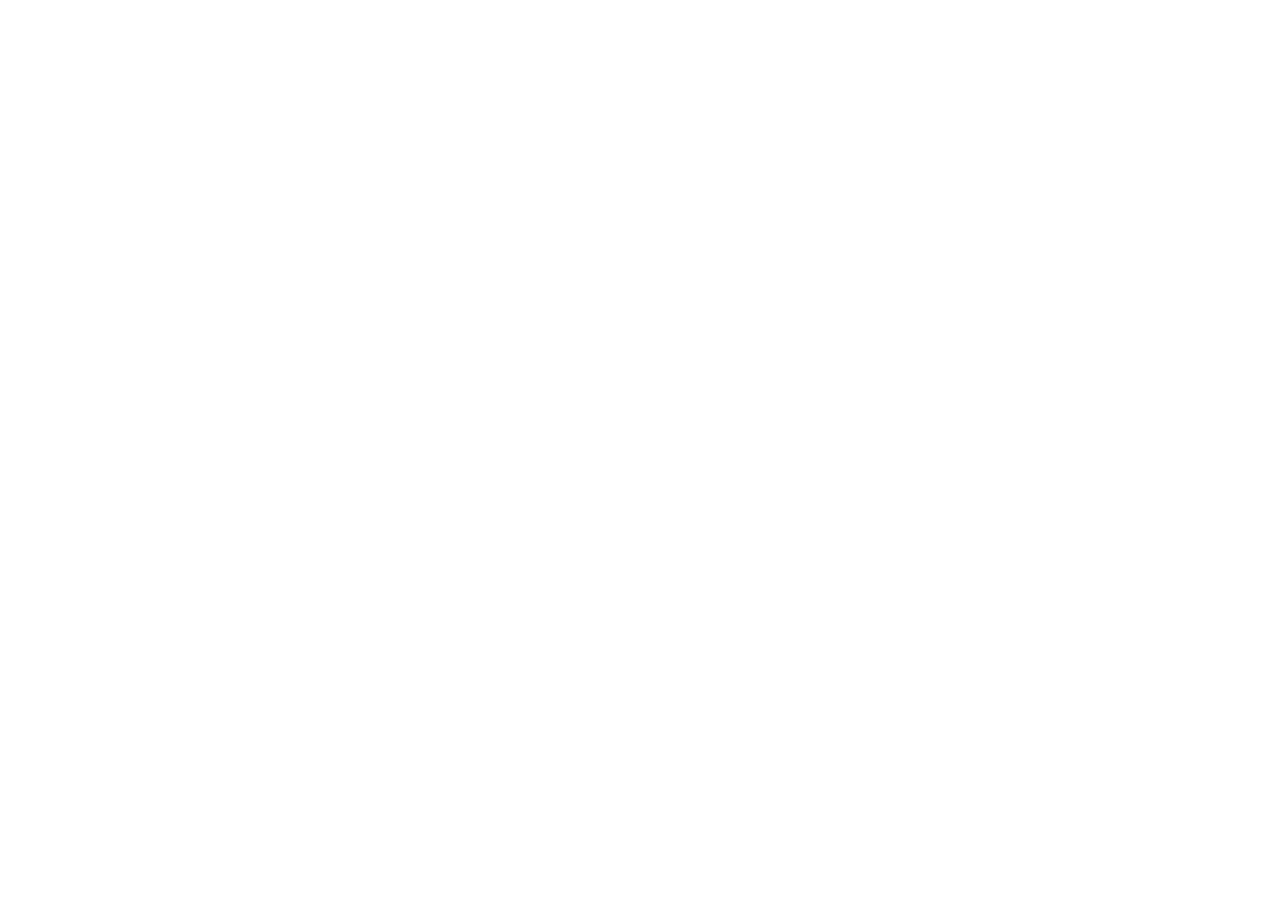
==== index.html @ a0062b8f "Start landing page: empty skeleton Co-Authored-By: Claude Opus 5.5 <noreply@anthropic.com>" ====
<!doctype html>
<html lang="en">
<head>
  <meta charset="utf-8">
  <meta name="viewport" content="width=device-width, initial-scale=1">
  <title>Jill Metcalfe · AI training for teams</title>
  <meta name="description" content="">
  <link rel="icon" href="/static/favicon.svg" type="image/svg+xml">
  <link rel="stylesheet" href="/static/style.css">
</head>
<body>
  <header class="site-header"></header>

  <main>
    <section id="intro" class="hero"></section>
    <section id="workshops" class="workshops"></section>
    <section id="how-it-works" class="how"></section>
    <section id="pricing" class="pricing"></section>
    <section id="about" class="about"></section>
    <section id="contact" class="contact"></section>
  </main>

  <footer class="site-footer"></footer>
</body>
</html>
---- static/style.css ----
/* All styling for jillmetcalfe.com. Design tokens come first so the
   whole look can be changed in one place once branding is decided. */
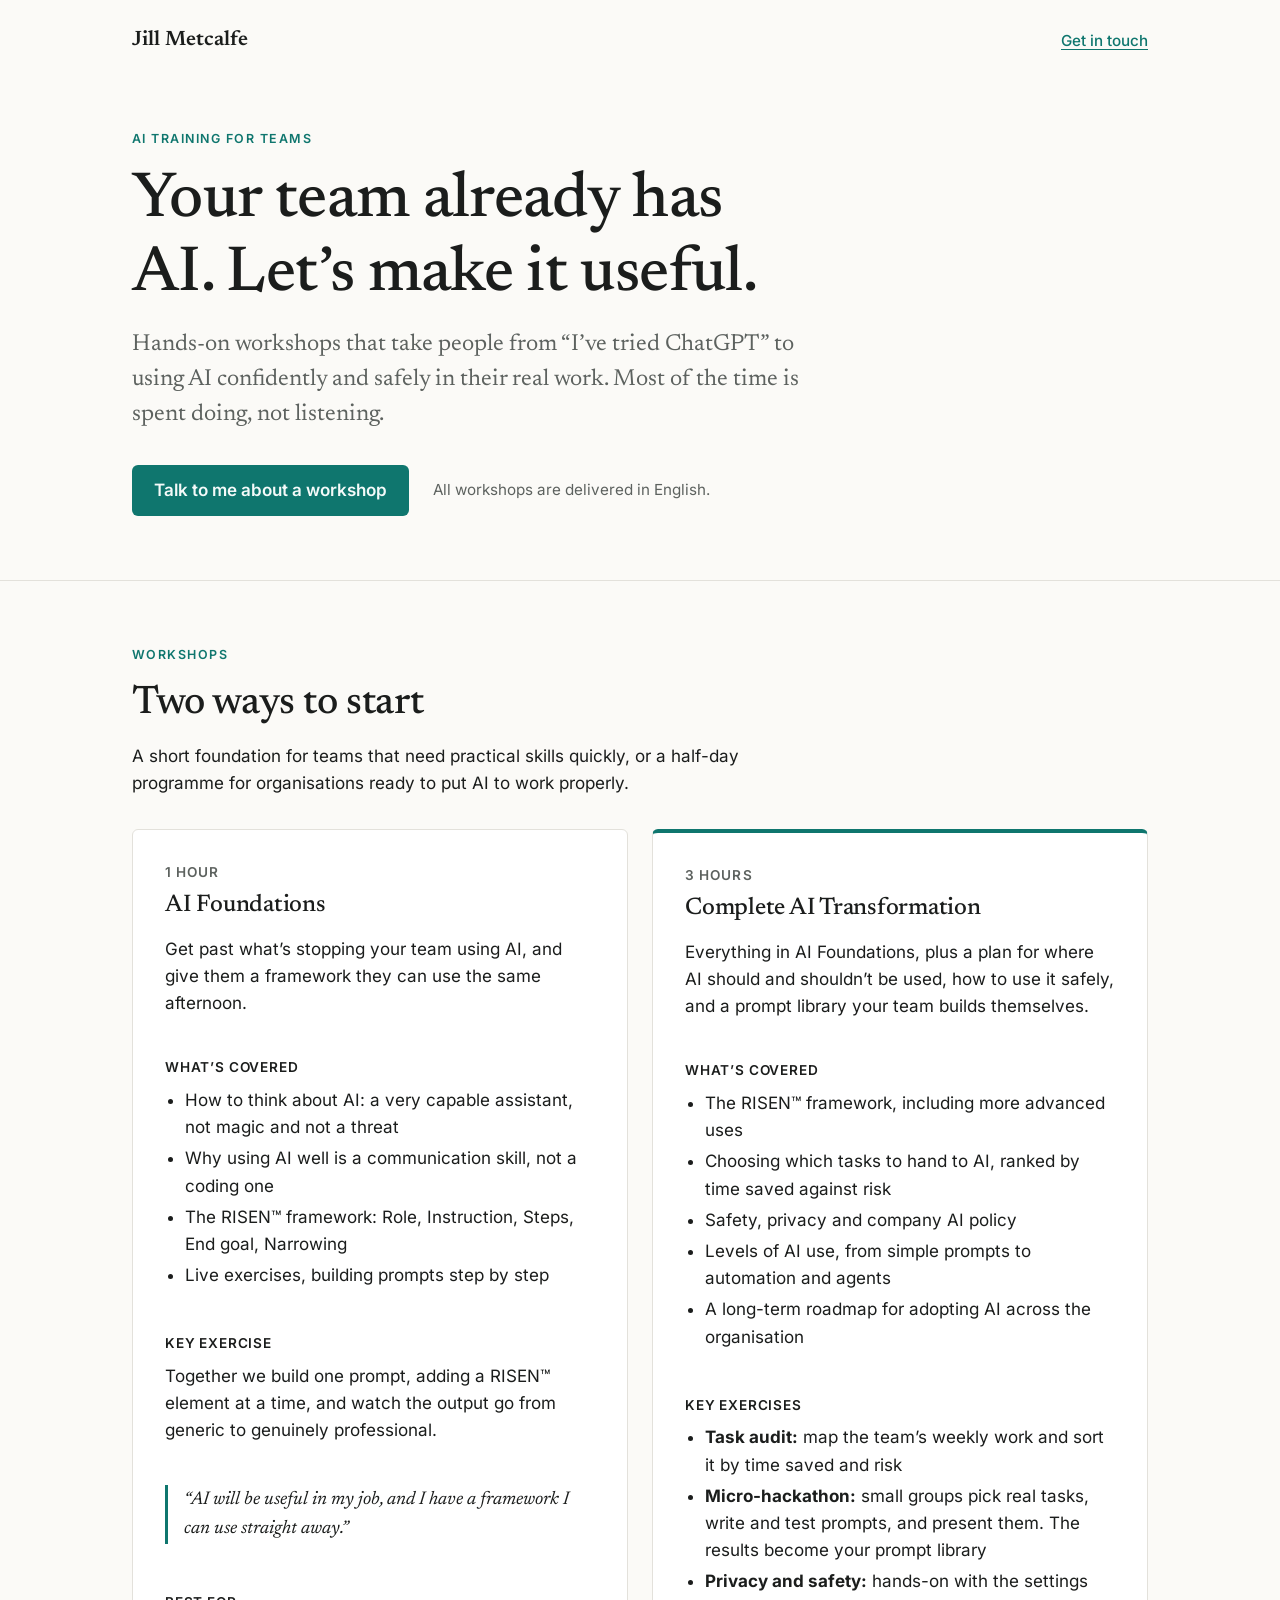
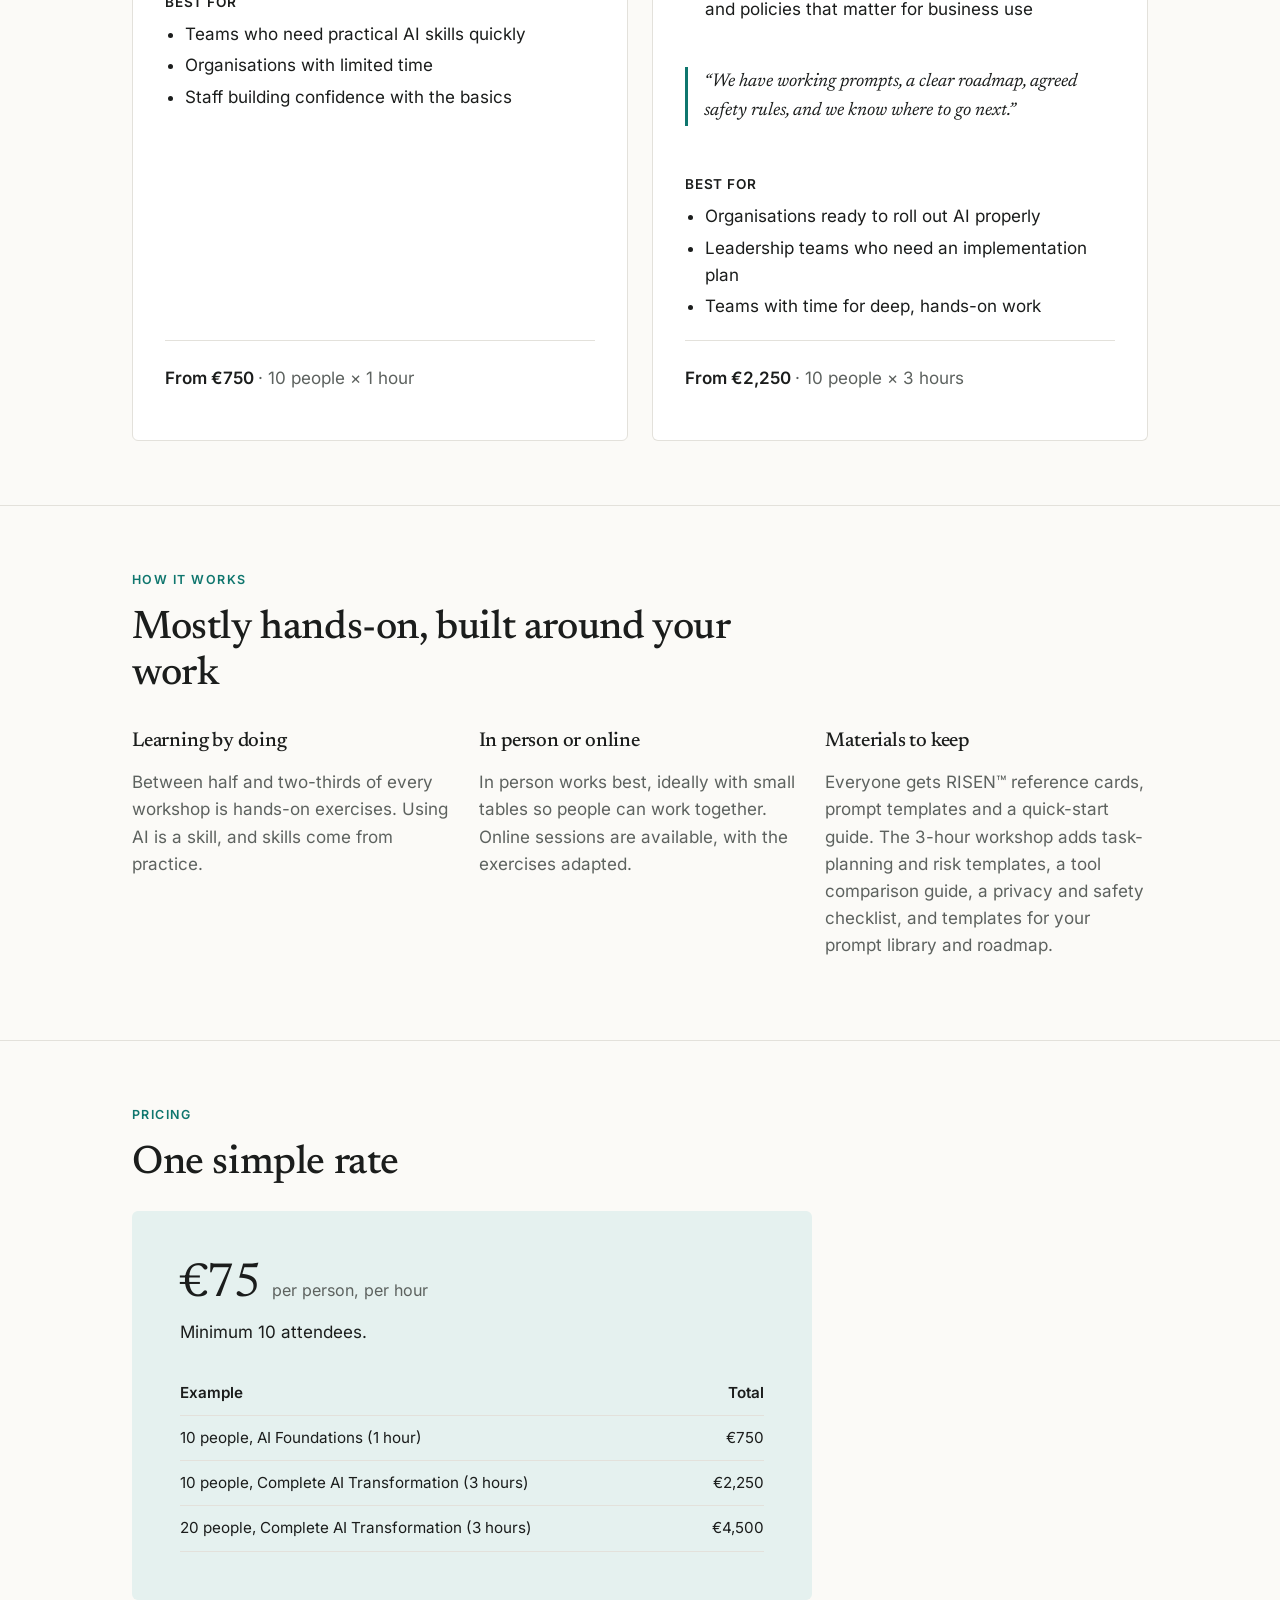
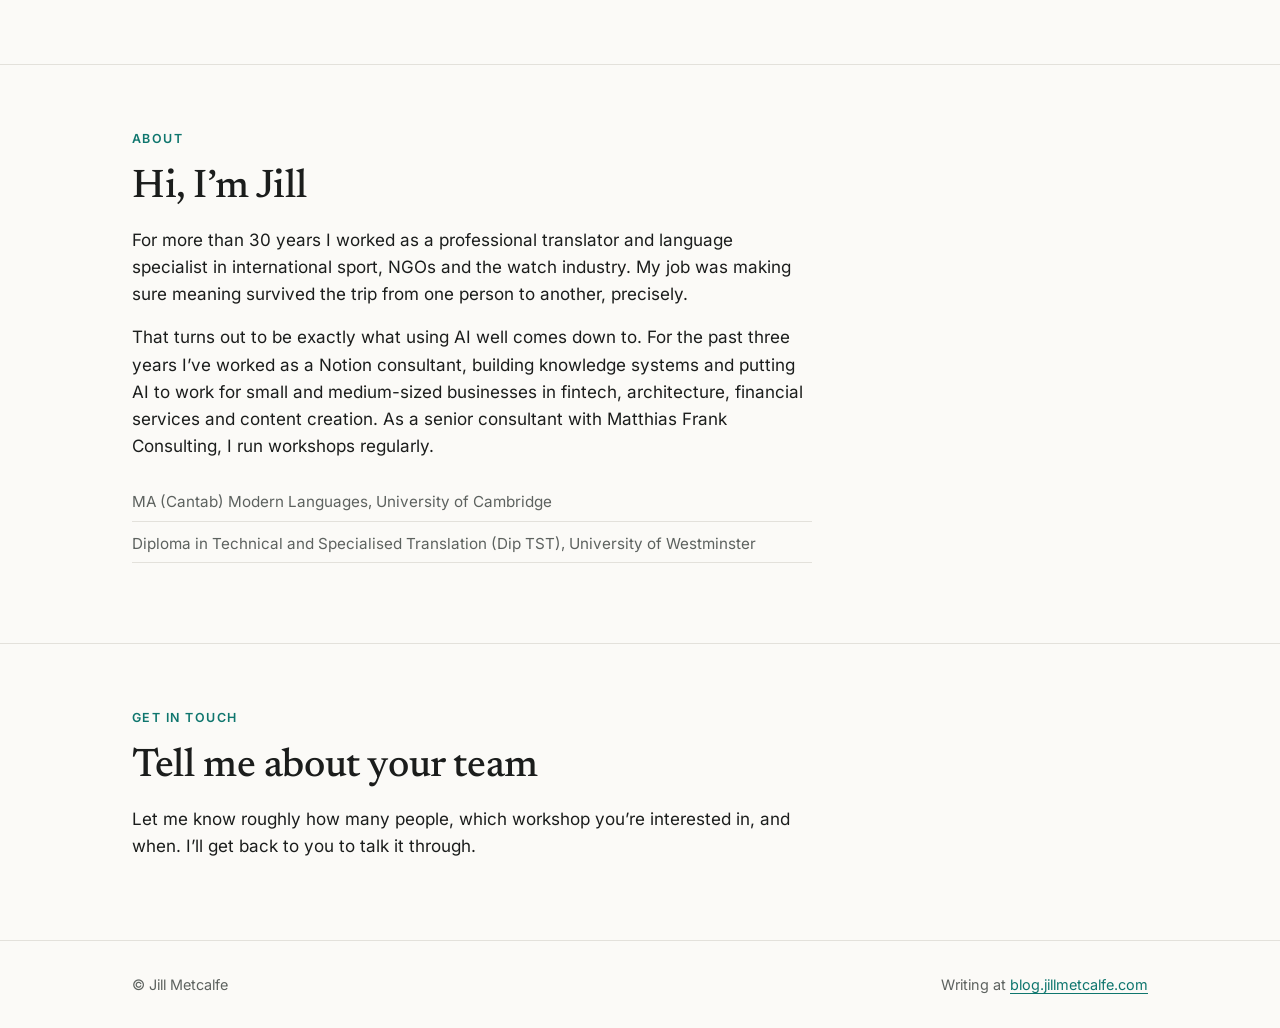
==== commit eee87d45: "Add layout, placeholder design, draft copy and Swiss CHF hint Co-Authored-By: Claude Opus 5.5 <norep" ====
--- a/index.html
+++ b/index.html
@@ -4,22 +4,237 @@
   <meta charset="utf-8">
   <meta name="viewport" content="width=device-width, initial-scale=1">
   <title>Jill Metcalfe · AI training for teams</title>
-  <meta name="description" content="">
+  <!-- DRAFT: Claude wrote this, Jill to rewrite -->
+  <meta name="description" content="Hands-on AI workshops for teams, in English: a 1-hour foundation or a 3-hour programme that leaves your team with working prompts and a plan.">
+  <!-- /DRAFT -->
   <link rel="icon" href="/static/favicon.svg" type="image/svg+xml">
+  <link rel="preload" href="/static/fonts/newsreader.woff2" as="font" type="font/woff2" crossorigin>
   <link rel="stylesheet" href="/static/style.css">
 </head>
 <body>
-  <header class="site-header"></header>
+  <header class="site-header">
+    <div class="wrap">
+      <a class="wordmark" href="/">Jill Metcalfe</a>
+      <nav><a href="#contact">Get in touch</a></nav>
+    </div>
+  </header>
 
   <main>
-    <section id="intro" class="hero"></section>
-    <section id="workshops" class="workshops"></section>
-    <section id="how-it-works" class="how"></section>
-    <section id="pricing" class="pricing"></section>
-    <section id="about" class="about"></section>
-    <section id="contact" class="contact"></section>
+
+    <!-- ===== 1. Headline and intro ===== -->
+    <section id="intro" class="hero">
+      <div class="wrap">
+        <div class="narrow">
+          <p class="eyebrow">AI training for teams</p>
+          <!-- DRAFT: Claude wrote this, Jill to rewrite -->
+          <h1>Your team already has AI. Let’s make it useful.</h1>
+          <p class="lede">Hands-on workshops that take people from “I’ve tried ChatGPT” to using AI confidently and safely in their real work. Most of the time is spent doing, not listening.</p>
+          <!-- /DRAFT -->
+          <div class="actions">
+            <a class="button" href="#contact">Talk to me about a workshop</a>
+            <p class="language-note">All workshops are delivered in English.</p>
+          </div>
+        </div>
+      </div>
+    </section>
+
+    <!-- ===== 2. The two workshops ===== -->
+    <section id="workshops">
+      <div class="wrap">
+        <div class="narrow">
+          <p class="eyebrow">Workshops</p>
+          <!-- DRAFT: Claude wrote this, Jill to rewrite -->
+          <h2>Two ways to start</h2>
+          <p>A short foundation for teams that need practical skills quickly, or a half-day programme for organisations ready to put AI to work properly.</p>
+          <!-- /DRAFT -->
+        </div>
+
+        <div class="cards">
+
+          <article class="card">
+            <p class="length">1 hour</p>
+            <!-- DRAFT: Claude wrote this, Jill to rewrite (RISEN™ is a placeholder for Jill's own framework) -->
+            <h3>AI Foundations</h3>
+            <p>Get past what’s stopping your team using AI, and give them a framework they can use the same afternoon.</p>
+
+            <h4>What’s covered</h4>
+            <ul>
+              <li>How to think about AI: a very capable assistant, not magic and not a threat</li>
+              <li>Why using AI well is a communication skill, not a coding one</li>
+              <li>The RISEN™ framework: Role, Instruction, Steps, End goal, Narrowing</li>
+              <li>Live exercises, building prompts step by step</li>
+            </ul>
+
+            <h4>Key exercise</h4>
+            <p>Together we build one prompt, adding a RISEN™ element at a time, and watch the output go from generic to genuinely professional.</p>
+
+            <p class="takeaway">“AI will be useful in my job, and I have a framework I can use straight away.”</p>
+
+            <h4>Best for</h4>
+            <ul>
+              <li>Teams who need practical AI skills quickly</li>
+              <li>Organisations with limited time</li>
+              <li>Staff building confidence with the basics</li>
+            </ul>
+            <!-- /DRAFT -->
+
+            <p class="card-price">From €750 <span>· 10 people × 1 hour</span></p>
+          </article>
+
+          <article class="card featured">
+            <p class="length">3 hours</p>
+            <!-- DRAFT: Claude wrote this, Jill to rewrite (RISEN™ is a placeholder for Jill's own framework) -->
+            <h3>Complete AI Transformation</h3>
+            <p>Everything in AI Foundations, plus a plan for where AI should and shouldn’t be used, how to use it safely, and a prompt library your team builds themselves.</p>
+
+            <h4>What’s covered</h4>
+            <ul>
+              <li>The RISEN™ framework, including more advanced uses</li>
+              <li>Choosing which tasks to hand to AI, ranked by time saved against risk</li>
+              <li>Safety, privacy and company AI policy</li>
+              <li>Levels of AI use, from simple prompts to automation and agents</li>
+              <li>A long-term roadmap for adopting AI across the organisation</li>
+            </ul>
+
+            <h4>Key exercises</h4>
+            <ul>
+              <li><strong>Task audit:</strong> map the team’s weekly work and sort it by time saved and risk</li>
+              <li><strong>Micro-hackathon:</strong> small groups pick real tasks, write and test prompts, and present them. The results become your prompt library</li>
+              <li><strong>Privacy and safety:</strong> hands-on with the settings and policies that matter for business use</li>
+            </ul>
+
+            <p class="takeaway">“We have working prompts, a clear roadmap, agreed safety rules, and we know where to go next.”</p>
+
+            <h4>Best for</h4>
+            <ul>
+              <li>Organisations ready to roll out AI properly</li>
+              <li>Leadership teams who need an implementation plan</li>
+              <li>Teams with time for deep, hands-on work</li>
+            </ul>
+            <!-- /DRAFT -->
+
+            <p class="card-price">From €2,250 <span>· 10 people × 3 hours</span></p>
+          </article>
+
+        </div>
+      </div>
+    </section>
+
+    <!-- ===== 3. How it works ===== -->
+    <section id="how-it-works">
+      <div class="wrap">
+        <div class="narrow">
+          <p class="eyebrow">How it works</p>
+          <!-- DRAFT: Claude wrote this, Jill to rewrite -->
+          <h2>Mostly hands-on, built around your work</h2>
+          <!-- /DRAFT -->
+        </div>
+        <div class="facts">
+          <!-- DRAFT: Claude wrote this, Jill to rewrite -->
+          <div>
+            <h3>Learning by doing</h3>
+            <p>Between half and two-thirds of every workshop is hands-on exercises. Using AI is a skill, and skills come from practice.</p>
+          </div>
+          <div>
+            <h3>In person or online</h3>
+            <p>In person works best, ideally with small tables so people can work together. Online sessions are available, with the exercises adapted.</p>
+          </div>
+          <div>
+            <h3>Materials to keep</h3>
+            <p>Everyone gets RISEN™ reference cards, prompt templates and a quick-start guide. The 3-hour workshop adds task-planning and risk templates, a tool comparison guide, a privacy and safety checklist, and templates for your prompt library and roadmap.</p>
+          </div>
+          <!-- /DRAFT -->
+        </div>
+      </div>
+    </section>
+
+    <!-- ===== 4. Pricing ===== -->
+    <section id="pricing">
+      <div class="wrap">
+        <div class="narrow">
+          <p class="eyebrow">Pricing</p>
+          <h2>One simple rate</h2>
+          <div class="price-block">
+            <p class="price">€75 <small>per person, per hour</small></p>
+            <!-- Shown only to visitors in Switzerland, by the script at the bottom of this page.
+                 The CHF figure is fixed (not a live exchange rate): change it here if needed. -->
+            <p class="chf-hint" id="chf-hint" hidden>About CHF 70 per person, per hour.</p>
+            <p>Minimum 10 attendees.</p>
+            <table class="examples">
+              <thead>
+                <tr><th>Example</th><th>Total</th></tr>
+              </thead>
+              <tbody>
+                <tr><td>10 people, AI Foundations (1 hour)</td><td>€750</td></tr>
+                <tr><td>10 people, Complete AI Transformation (3 hours)</td><td>€2,250</td></tr>
+                <tr><td>20 people, Complete AI Transformation (3 hours)</td><td>€4,500</td></tr>
+              </tbody>
+            </table>
+          </div>
+        </div>
+      </div>
+    </section>
+
+    <!-- ===== 5. About Jill ===== -->
+    <section id="about">
+      <div class="wrap">
+        <div class="narrow">
+          <p class="eyebrow">About</p>
+          <!-- DRAFT: Claude wrote this, Jill to rewrite -->
+          <h2>Hi, I’m Jill</h2>
+          <p>For more than 30 years I worked as a professional translator and language specialist in international sport, NGOs and the watch industry. My job was making sure meaning survived the trip from one person to another, precisely.</p>
+          <p>That turns out to be exactly what using AI well comes down to. For the past three years I’ve worked as a Notion consultant, building knowledge systems and putting AI to work for small and medium-sized businesses in fintech, architecture, financial services and content creation. As a senior consultant with Matthias Frank Consulting, I run workshops regularly.</p>
+          <!-- /DRAFT -->
+          <ul class="credentials">
+            <li>MA (Cantab) Modern Languages, University of Cambridge</li>
+            <li>Diploma in Technical and Specialised Translation (Dip TST), University of Westminster</li>
+          </ul>
+        </div>
+      </div>
+    </section>
+
+    <!-- ===== 6. Contact ===== -->
+    <section id="contact">
+      <div class="wrap">
+        <div class="narrow">
+          <p class="eyebrow">Get in touch</p>
+          <!-- DRAFT: Claude wrote this, Jill to rewrite -->
+          <h2>Tell me about your team</h2>
+          <p>Let me know roughly how many people, which workshop you’re interested in, and when. I’ll get back to you to talk it through.</p>
+          <!-- /DRAFT -->
+          <!-- FORM: the Notion form goes here in step 4 of the plan (an embedded form, or a button that opens it). -->
+        </div>
+      </div>
+    </section>
+
   </main>
 
-  <footer class="site-footer"></footer>
+  <footer class="site-footer">
+    <div class="wrap">
+      <span>© Jill Metcalfe</span>
+      <span>Writing at <a href="https://blog.jillmetcalfe.com/">blog.jillmetcalfe.com</a></span>
+    </div>
+  </footer>
+
+  <script>
+    // Swiss visitors see a small "About CHF …" note under the euro price.
+    // How it works: Cloudflare (which sits in front of this site) answers
+    // /cdn-cgi/trace with a few lines of text, including "loc=CH" for a
+    // visitor in Switzerland. If anything goes wrong — no answer within
+    // 2 seconds, previewing on a laptop, a visitor elsewhere — the note
+    // simply stays hidden. The euro price never depends on this.
+    (function () {
+      var hint = document.getElementById("chf-hint");
+      if (!hint || !window.fetch) return;
+      var controller = window.AbortController ? new AbortController() : null;
+      if (controller) setTimeout(function () { controller.abort(); }, 2000);
+      fetch("/cdn-cgi/trace", controller ? { signal: controller.signal } : {})
+        .then(function (response) { return response.ok ? response.text() : ""; })
+        .then(function (text) {
+          if (/^loc=CH$/m.test(text)) hint.hidden = false;
+        })
+        .catch(function () { /* leave the note hidden */ });
+    })();
+  </script>
 </body>
 </html>
--- a/static/style.css
+++ b/static/style.css
@@ -1,2 +1,291 @@
-/* All styling for jillmetcalfe.com. Design tokens come first so the
-   whole look can be changed in one place once branding is decided. */
+/* All styling for jillmetcalfe.com.
+
+   PLACEHOLDER LOOK: editorial, in the spirit of Every.to, with a teal accent.
+   Final branding is still to be decided, so every colour, font and size lives
+   in the variables below. Re-skinning the site means editing this first block. */
+
+@font-face {
+  font-family: "Newsreader";
+  src: url("/static/fonts/newsreader.woff2") format("woff2");
+  font-weight: 200 800;
+  font-style: normal;
+  font-display: swap;
+}
+@font-face {
+  font-family: "Newsreader";
+  src: url("/static/fonts/newsreader-italic.woff2") format("woff2");
+  font-weight: 200 800;
+  font-style: italic;
+  font-display: swap;
+}
+@font-face {
+  font-family: "Inter";
+  src: url("/static/fonts/inter.woff2") format("woff2");
+  font-weight: 100 900;
+  font-style: normal;
+  font-display: swap;
+}
+
+:root {
+  /* Colours */
+  --paper: #fbfaf7;
+  --paper-raised: #ffffff;
+  --ink: #1b1d1c;
+  --muted: #5d625f;
+  --rule: #e3e1db;
+  --accent: #0f766e;        /* teal */
+  --accent-ink: #f4faf9;    /* text on top of the accent */
+  --accent-soft: #e5f1ef;
+
+  /* Type */
+  --serif: "Newsreader", Georgia, "Times New Roman", serif;
+  --sans: "Inter", system-ui, -apple-system, "Segoe UI", sans-serif;
+
+  /* Spacing (8px scale) */
+  --s-1: 8px;  --s-2: 16px; --s-3: 24px; --s-4: 32px;
+  --s-6: 48px; --s-8: 64px; --s-12: 96px;
+
+  /* Widths */
+  --text-width: 680px;
+  --page-width: 1080px;
+
+  --radius: 6px;
+  color-scheme: light dark;
+}
+
+@media (prefers-color-scheme: dark) {
+  :root {
+    --paper: #131615;
+    --paper-raised: #1a1e1d;
+    --ink: #e9ebe8;
+    --muted: #a3aaa6;
+    --rule: #2c3230;
+    --accent: #4fb3a7;
+    --accent-ink: #0d1413;
+    --accent-soft: #1b2b29;
+  }
+}
+
+/* ---------- Base ---------- */
+
+*, *::before, *::after { box-sizing: border-box; }
+
+html { scroll-behavior: smooth; }
+@media (prefers-reduced-motion: reduce) { html { scroll-behavior: auto; } }
+
+body {
+  margin: 0;
+  background: var(--paper);
+  color: var(--ink);
+  font-family: var(--sans);
+  font-size: 17px;
+  line-height: 1.6;
+  -webkit-font-smoothing: antialiased;
+}
+
+h1, h2, h3 {
+  font-family: var(--serif);
+  font-weight: 500;
+  line-height: 1.15;
+  letter-spacing: -0.01em;
+  margin: 0 0 var(--s-2);
+}
+h1 { font-size: clamp(2.4rem, 6vw, 4rem); }
+h2 { font-size: clamp(1.8rem, 4vw, 2.5rem); }
+h3 { font-size: 1.5rem; }
+
+p { margin: 0 0 var(--s-2); }
+ul { margin: 0 0 var(--s-2); padding-left: 1.2em; }
+li { margin-bottom: 4px; }
+
+a { color: var(--accent); text-underline-offset: 3px; }
+a:hover { text-decoration-thickness: 2px; }
+
+:focus-visible { outline: 2px solid var(--accent); outline-offset: 3px; }
+
+/* ---------- Layout ---------- */
+
+.wrap {
+  max-width: var(--page-width);
+  margin: 0 auto;
+  padding: 0 var(--s-2);
+}
+@media (min-width: 720px) { .wrap { padding: 0 var(--s-4); } }
+
+.narrow { max-width: var(--text-width); }
+
+section { padding: var(--s-8) 0; border-top: 1px solid var(--rule); }
+section.hero { border-top: 0; padding-top: var(--s-6); }
+
+/* Small uppercase label above each section heading */
+.eyebrow {
+  font-family: var(--sans);
+  font-size: 0.78rem;
+  font-weight: 600;
+  letter-spacing: 0.12em;
+  text-transform: uppercase;
+  color: var(--accent);
+  margin-bottom: var(--s-2);
+}
+
+.lede {
+  font-family: var(--serif);
+  font-size: clamp(1.2rem, 2.4vw, 1.45rem);
+  line-height: 1.5;
+  color: var(--muted);
+}
+
+/* ---------- Header and footer ---------- */
+
+.site-header .wrap {
+  display: flex;
+  align-items: center;
+  justify-content: space-between;
+  gap: var(--s-2);
+  padding-top: var(--s-3);
+  padding-bottom: var(--s-3);
+}
+.wordmark {
+  font-family: var(--serif);
+  font-size: 1.3rem;
+  font-weight: 600;
+  color: var(--ink);
+  text-decoration: none;
+}
+.site-header nav a { font-size: 0.95rem; font-weight: 500; }
+
+.site-footer {
+  border-top: 1px solid var(--rule);
+  padding: var(--s-4) 0;
+  font-size: 0.9rem;
+  color: var(--muted);
+}
+.site-footer .wrap { display: flex; flex-wrap: wrap; gap: var(--s-1) var(--s-3); justify-content: space-between; }
+
+/* ---------- Buttons ---------- */
+
+.button {
+  display: inline-block;
+  background: var(--accent);
+  color: var(--accent-ink);
+  font-weight: 600;
+  text-decoration: none;
+  padding: 12px 22px;
+  border-radius: var(--radius);
+}
+.button:hover { filter: brightness(1.08); }
+
+.hero .actions { display: flex; flex-wrap: wrap; align-items: center; gap: var(--s-2) var(--s-3); margin-top: var(--s-4); }
+.language-note { font-size: 0.95rem; color: var(--muted); margin: 0; }
+
+/* ---------- Workshop cards ---------- */
+
+.cards {
+  display: grid;
+  gap: var(--s-3);
+  margin-top: var(--s-4);
+}
+@media (min-width: 860px) { .cards { grid-template-columns: 1fr 1fr; } }
+
+.card {
+  background: var(--paper-raised);
+  border: 1px solid var(--rule);
+  border-radius: var(--radius);
+  padding: var(--s-4) var(--s-3);
+  display: flex;
+  flex-direction: column;
+}
+@media (min-width: 720px) { .card { padding: var(--s-4); } }
+.card.featured { border-top: 4px solid var(--accent); }
+
+.card .length {
+  font-size: 0.85rem;
+  font-weight: 600;
+  letter-spacing: 0.08em;
+  text-transform: uppercase;
+  color: var(--muted);
+  margin-bottom: var(--s-1);
+}
+.card h4 {
+  font-family: var(--sans);
+  font-size: 0.85rem;
+  font-weight: 600;
+  letter-spacing: 0.06em;
+  text-transform: uppercase;
+  margin: var(--s-3) 0 var(--s-1);
+}
+.card .takeaway {
+  font-family: var(--serif);
+  font-style: italic;
+  font-size: 1.15rem;
+  border-left: 3px solid var(--accent);
+  padding-left: var(--s-2);
+  margin: var(--s-3) 0;
+}
+.card .card-price {
+  margin-top: auto;
+  padding-top: var(--s-3);
+  border-top: 1px solid var(--rule);
+  font-weight: 600;
+}
+.card .card-price span { font-weight: 400; color: var(--muted); }
+
+/* ---------- How it works ---------- */
+
+.facts {
+  display: grid;
+  gap: var(--s-3);
+  margin-top: var(--s-4);
+}
+@media (min-width: 720px) { .facts { grid-template-columns: repeat(3, 1fr); } }
+.facts h3 { font-size: 1.25rem; }
+.facts p { color: var(--muted); }
+
+/* ---------- Pricing ---------- */
+
+.price-block {
+  background: var(--accent-soft);
+  border-radius: var(--radius);
+  padding: var(--s-4) var(--s-3);
+  margin-top: var(--s-3);
+}
+@media (min-width: 720px) { .price-block { padding: var(--s-6); } }
+.price {
+  font-family: var(--serif);
+  font-size: clamp(2.2rem, 5vw, 3rem);
+  line-height: 1.1;
+  margin: 0 0 var(--s-1);
+}
+.price small { font-family: var(--sans); font-size: 1rem; color: var(--muted); }
+.chf-hint { color: var(--muted); font-size: 0.95rem; }
+
+.examples { width: 100%; border-collapse: collapse; margin-top: var(--s-3); font-size: 0.95rem; }
+.examples th, .examples td { text-align: left; padding: 10px 0; border-bottom: 1px solid var(--rule); }
+.examples th { font-weight: 600; }
+.examples td:last-child, .examples th:last-child { text-align: right; }
+
+/* ---------- About ---------- */
+
+.credentials {
+  list-style: none;
+  padding: 0;
+  margin-top: var(--s-3);
+  color: var(--muted);
+  font-size: 0.95rem;
+}
+.credentials li { padding: 6px 0; border-bottom: 1px solid var(--rule); }
+
+/* ---------- Contact ---------- */
+
+.form-frame {
+  width: 100%;
+  min-height: 900px;
+  border: 1px solid var(--rule);
+  border-radius: var(--radius);
+  background: var(--paper-raised);
+  margin-top: var(--s-3);
+}
+
+/* ---------- 404 ---------- */
+
+.not-found { max-width: var(--text-width); margin: var(--s-12) auto; padding: 0 var(--s-2); }
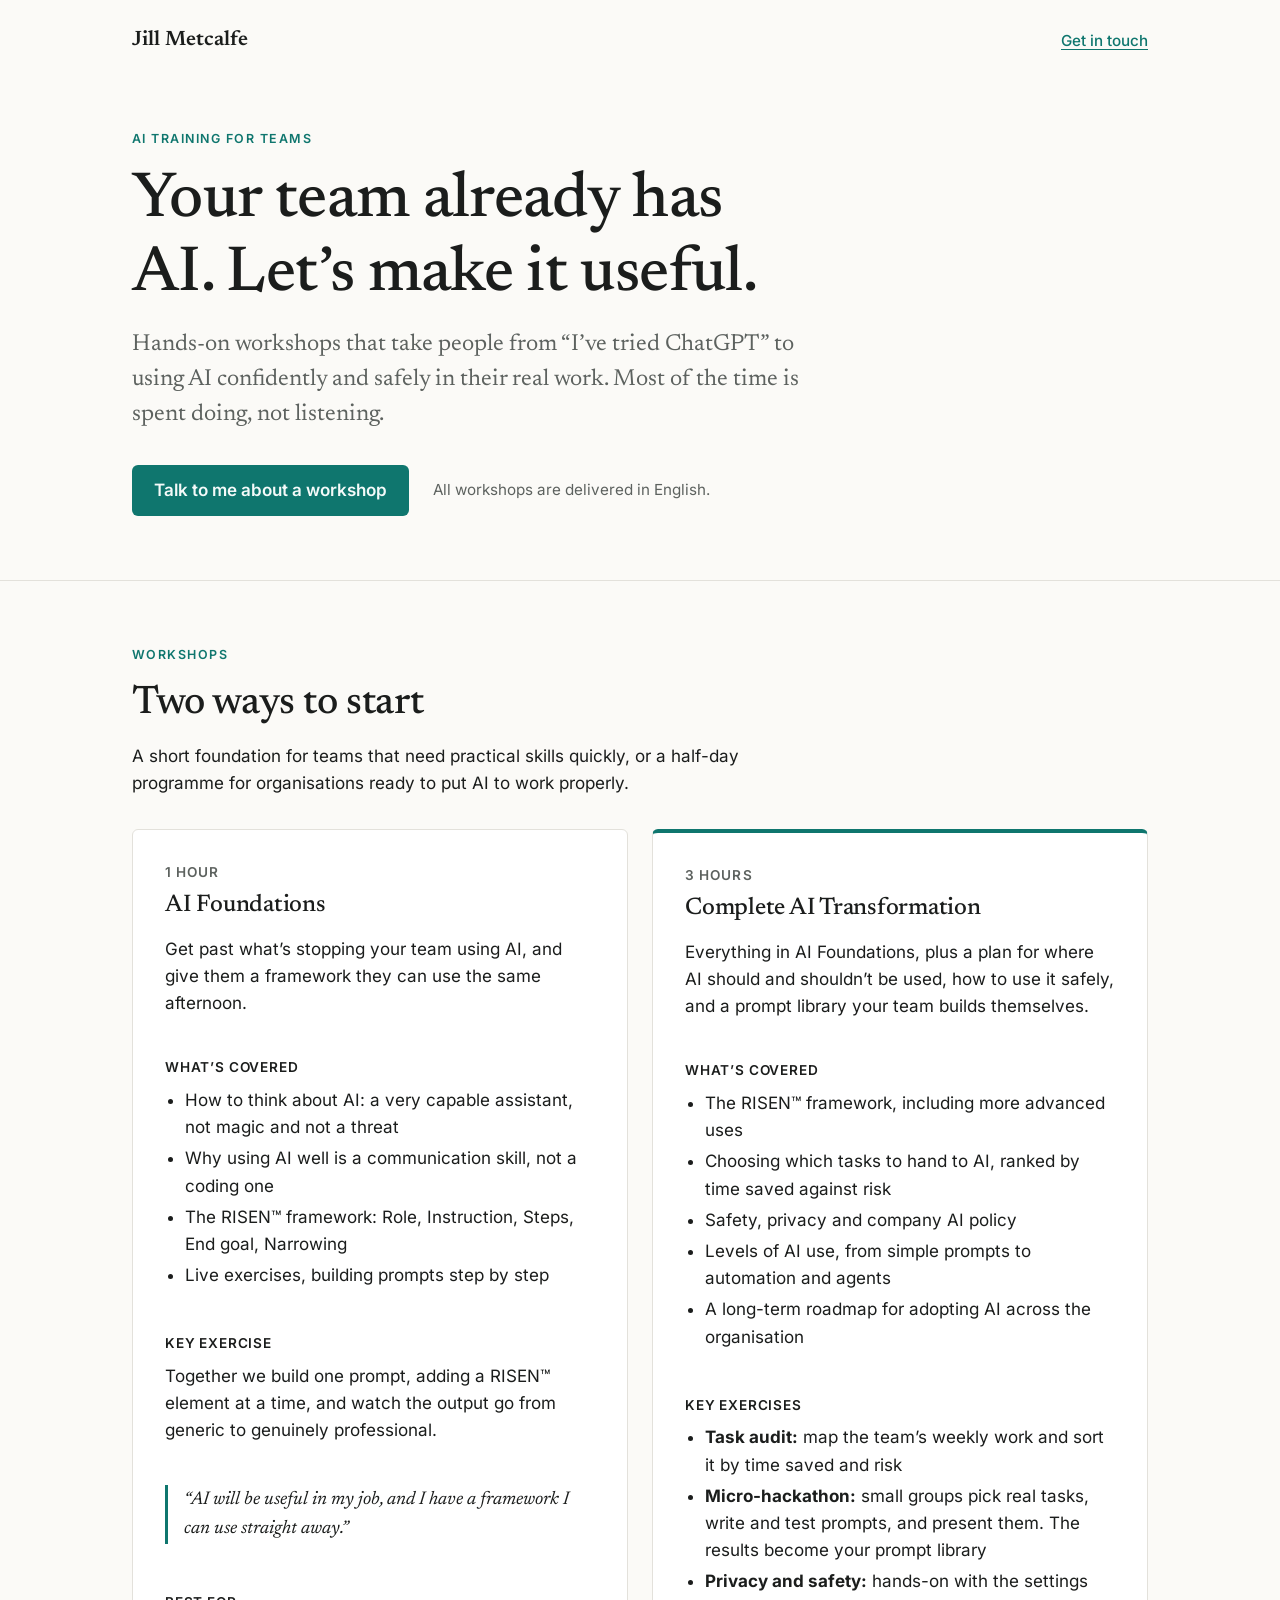
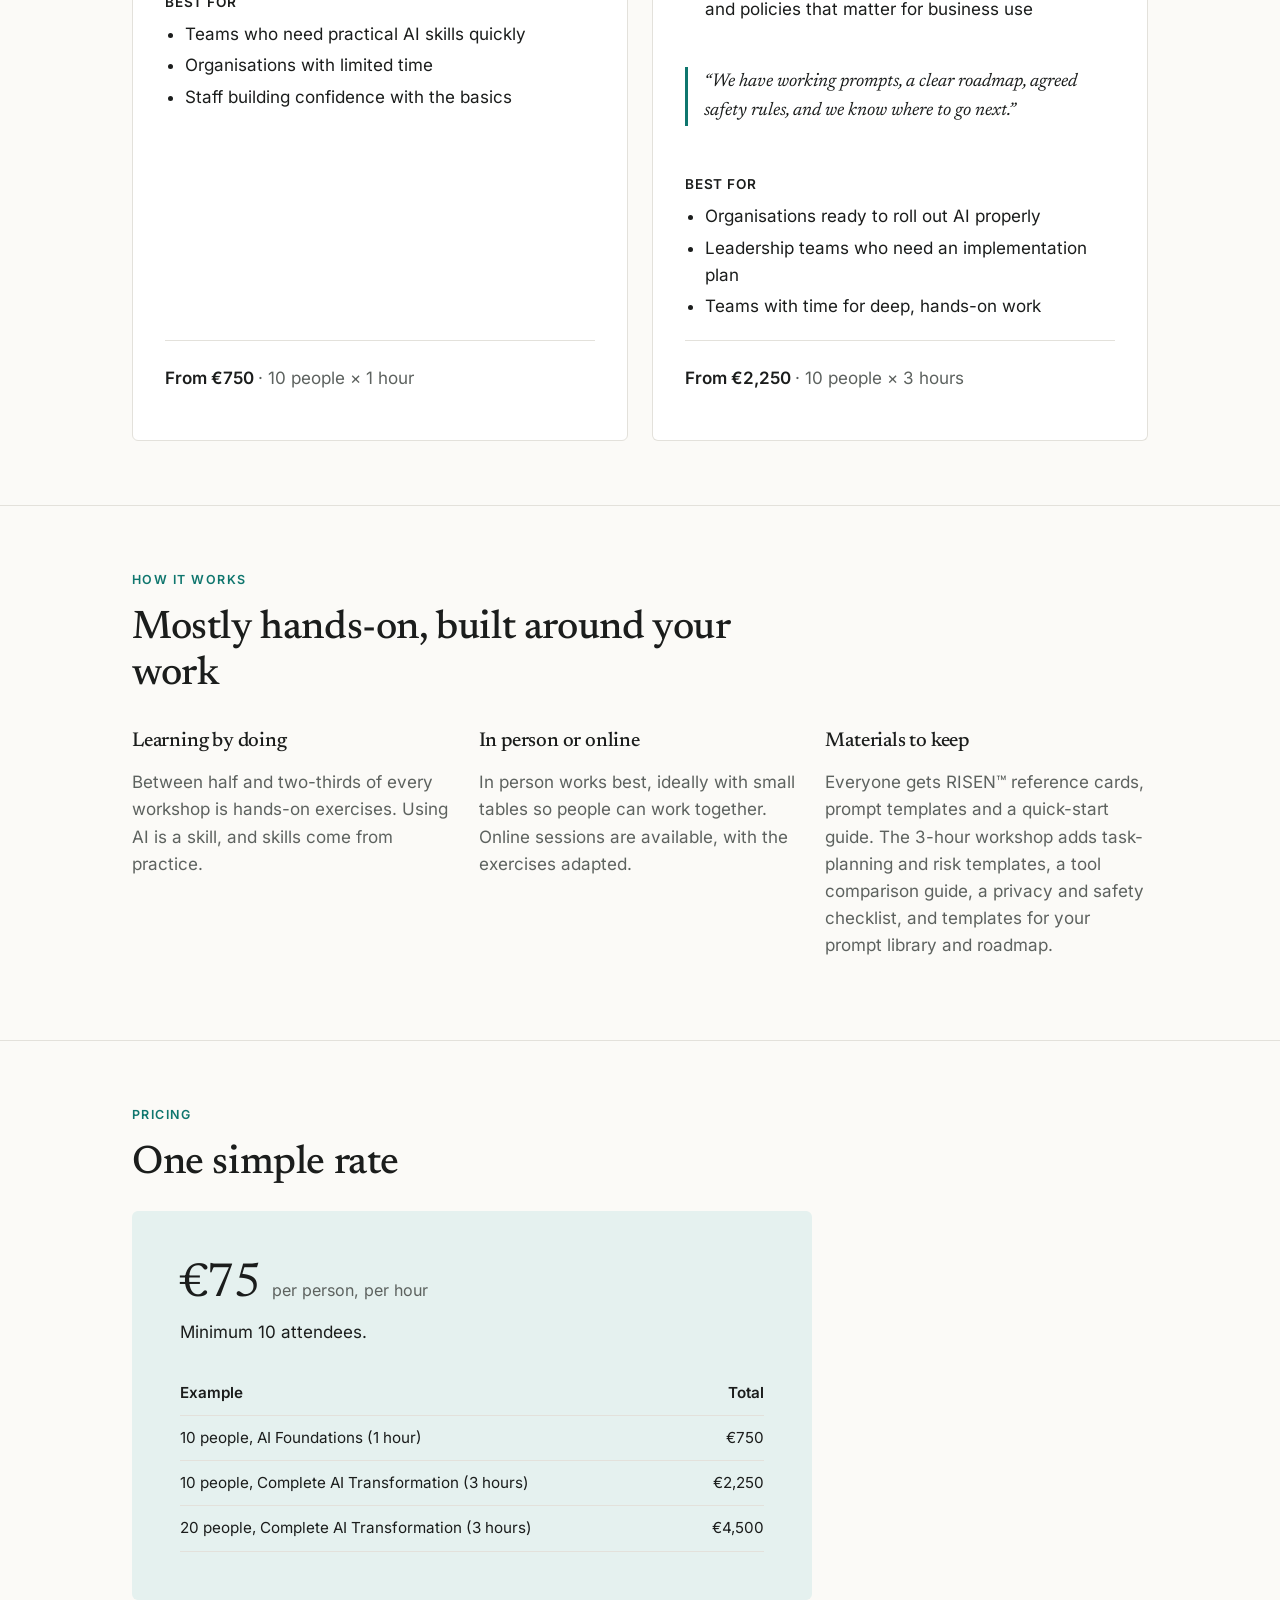
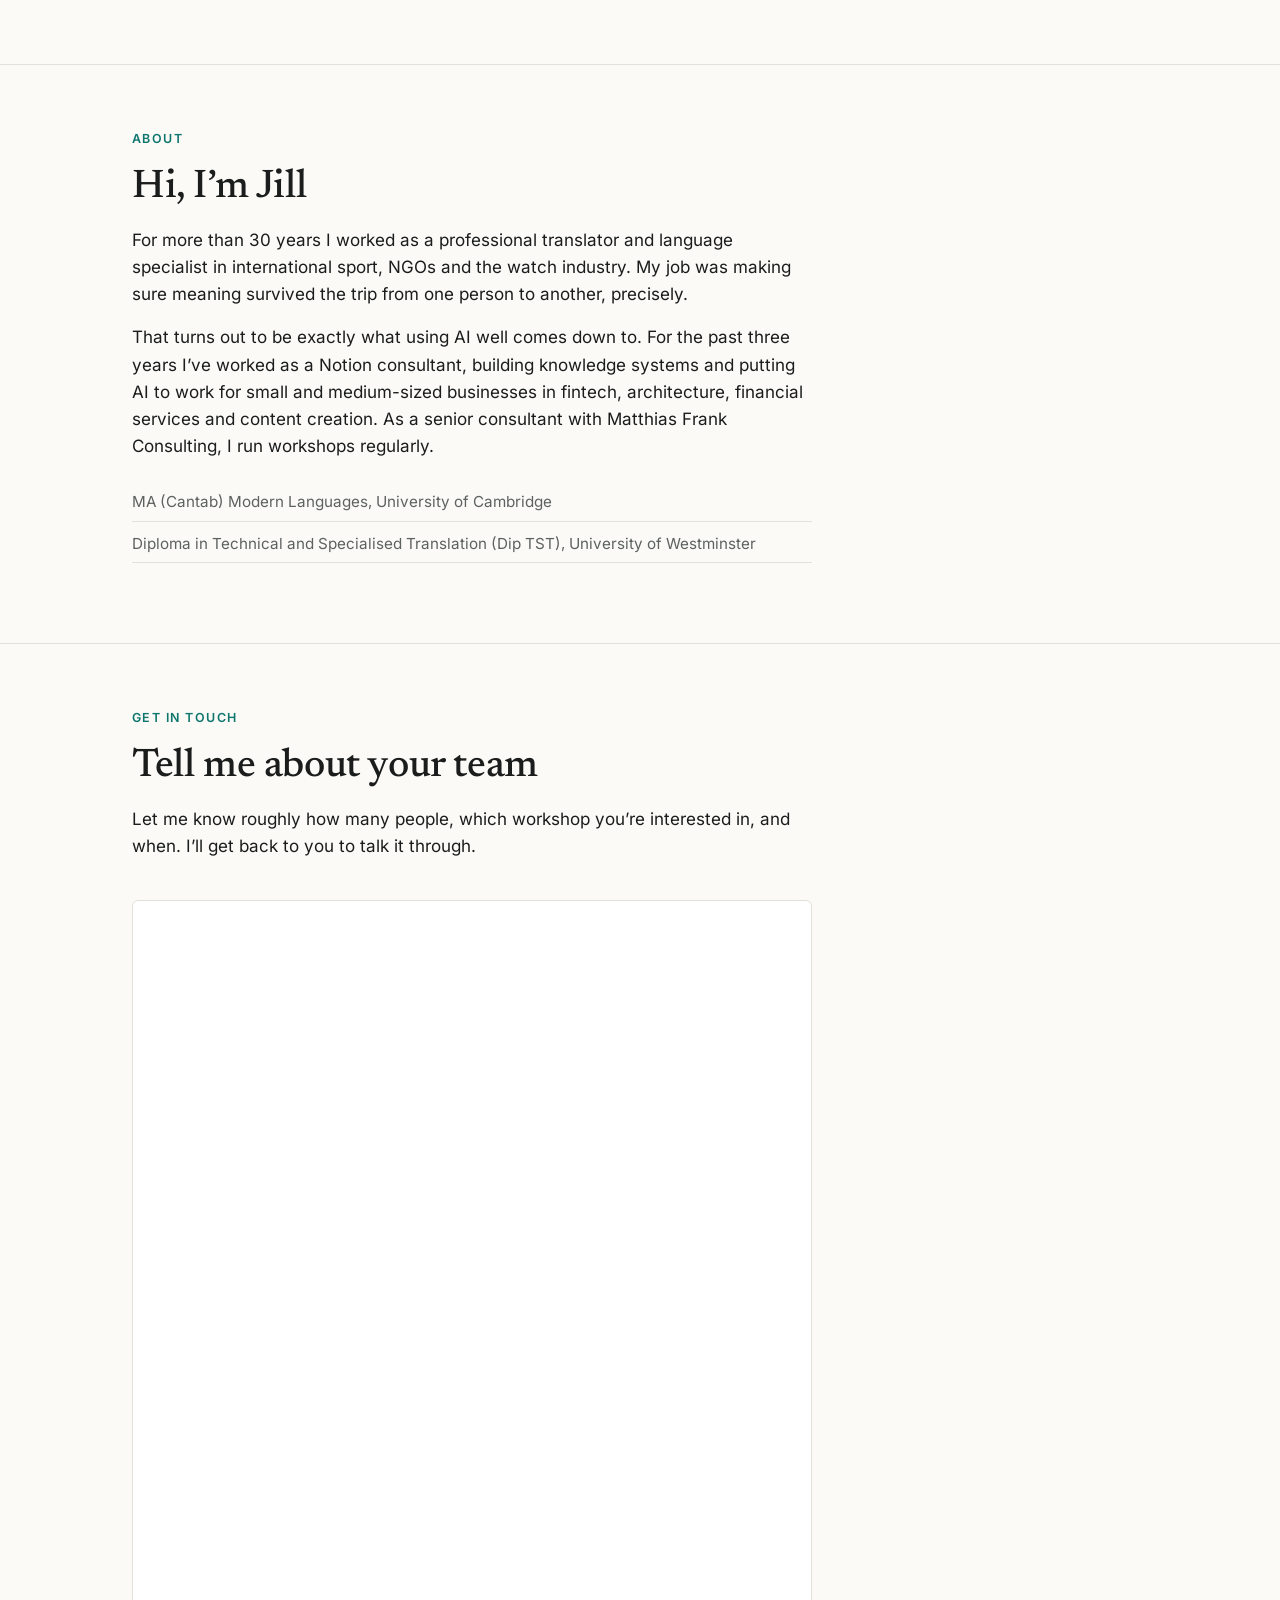
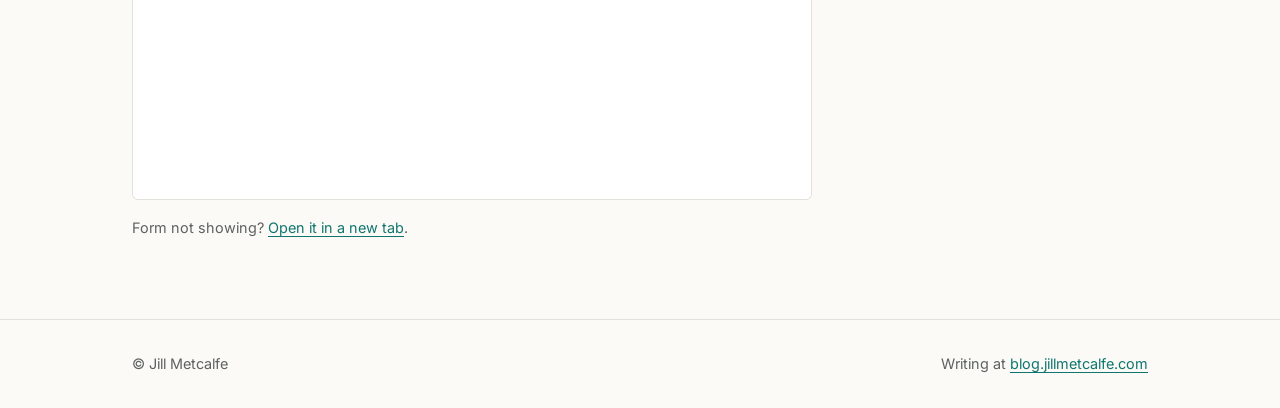
==== commit 3eed1891: "Embed Notion contact form Co-Authored-By: Claude Opus 5.5 <noreply@anthropic.com>" ====
--- a/index.html
+++ b/index.html
@@ -202,7 +202,9 @@
           <h2>Tell me about your team</h2>
           <p>Let me know roughly how many people, which workshop you’re interested in, and when. I’ll get back to you to talk it through.</p>
           <!-- /DRAFT -->
-          <!-- FORM: the Notion form goes here in step 4 of the plan (an embedded form, or a button that opens it). -->
+          <!-- The contact form lives in Jill's Notion; answers land there. Notion's own embed link. -->
+          <iframe class="form-frame" src="https://jillmetcalfe.notion.site/ebd//3f86227653ba8083854ee6869f5384f9" title="Contact form" loading="lazy" allowfullscreen></iframe>
+          <p class="form-fallback">Form not showing? <a href="https://jillmetcalfe.notion.site/ebd//3f86227653ba8083854ee6869f5384f9" target="_blank" rel="noopener">Open it in a new tab</a>.</p>
         </div>
       </div>
     </section>
--- a/static/style.css
+++ b/static/style.css
@@ -285,6 +285,7 @@
   background: var(--paper-raised);
   margin-top: var(--s-3);
 }
+.form-fallback { font-size: 0.9rem; color: var(--muted); margin-top: var(--s-1); }
 
 /* ---------- 404 ---------- */
 
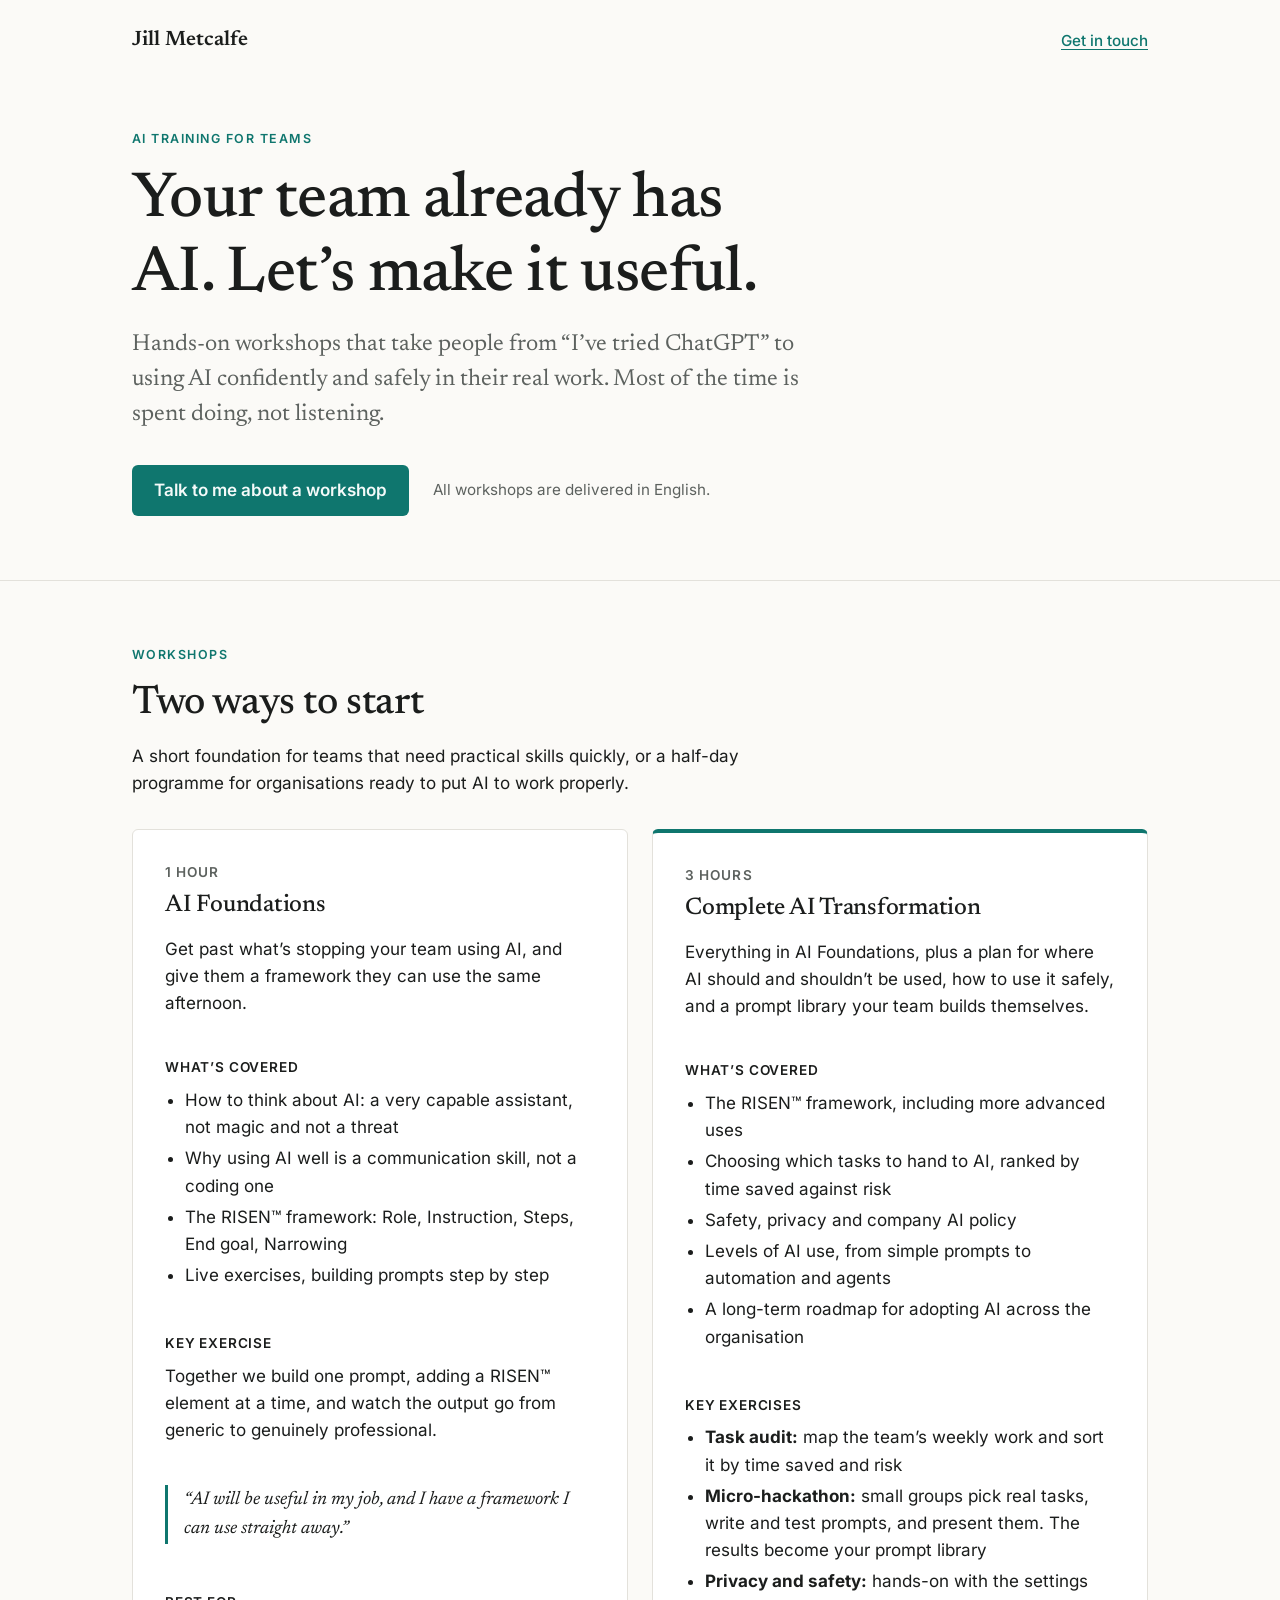
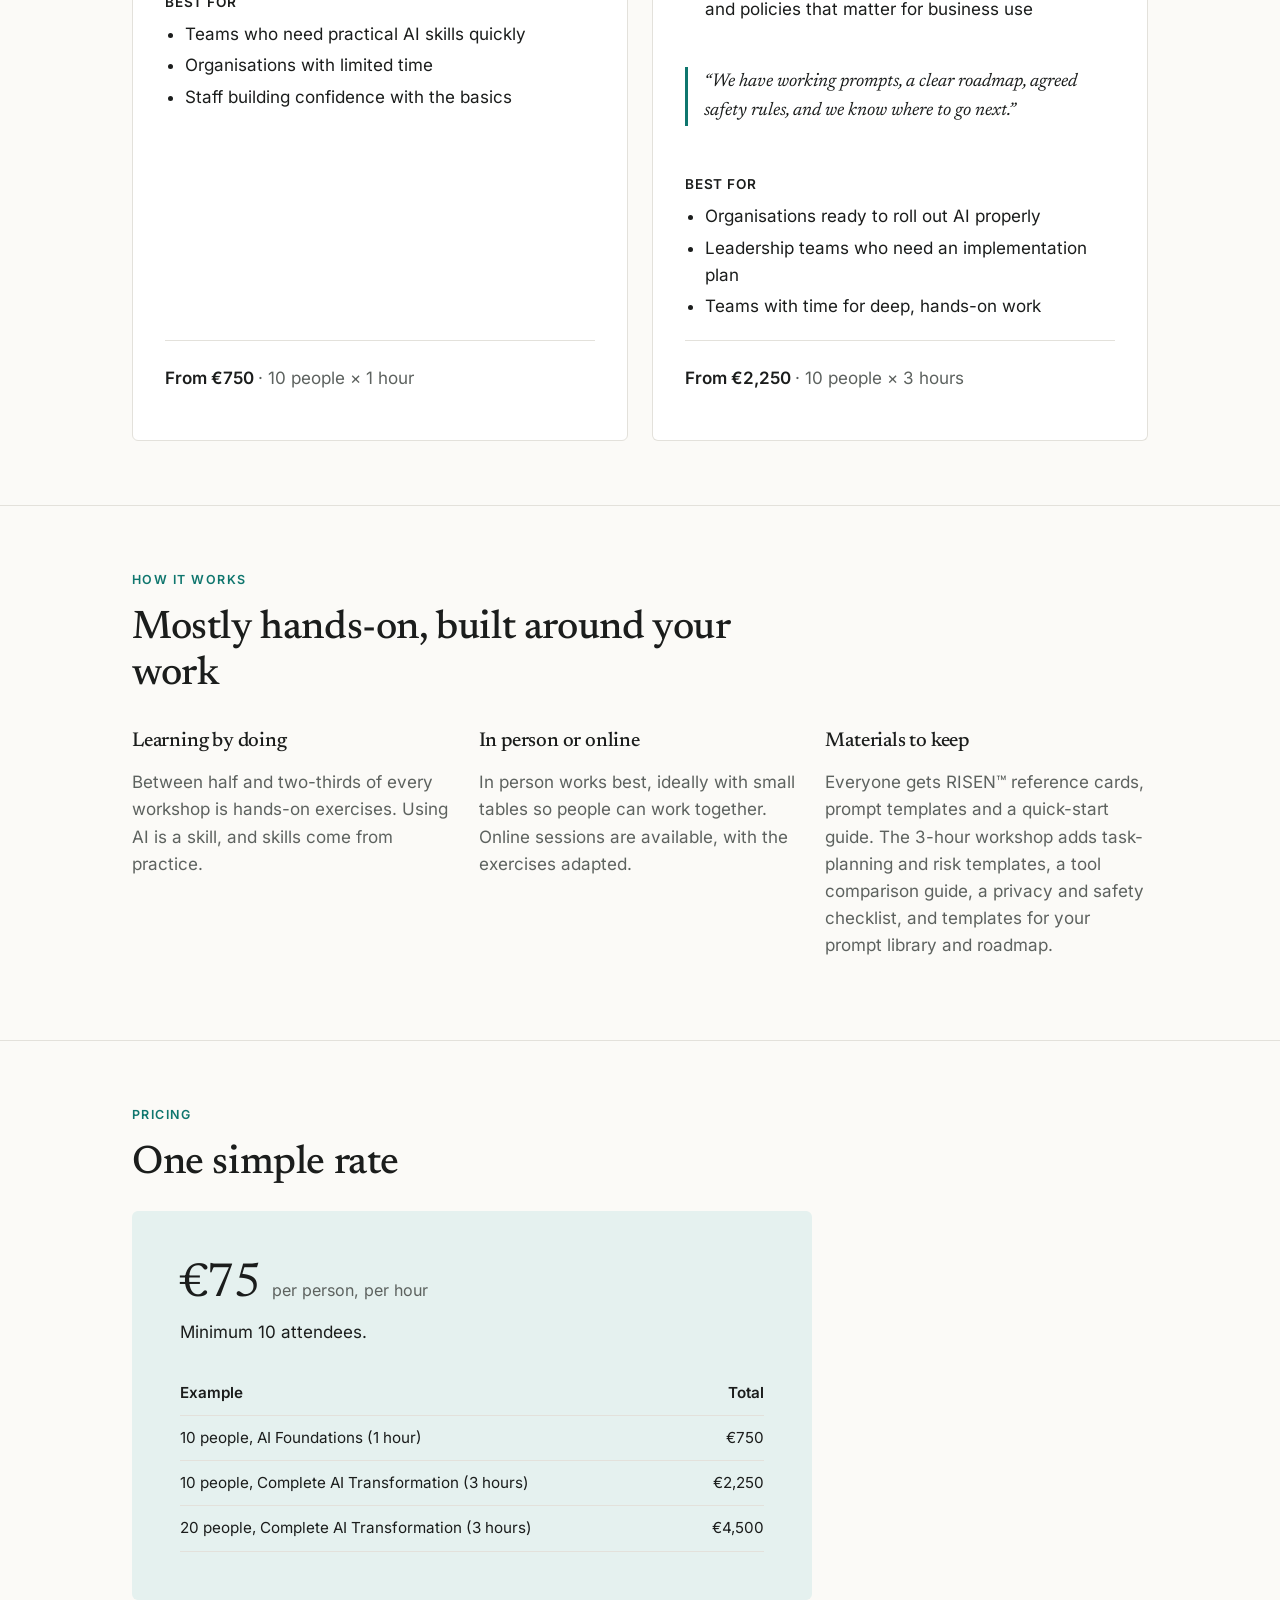
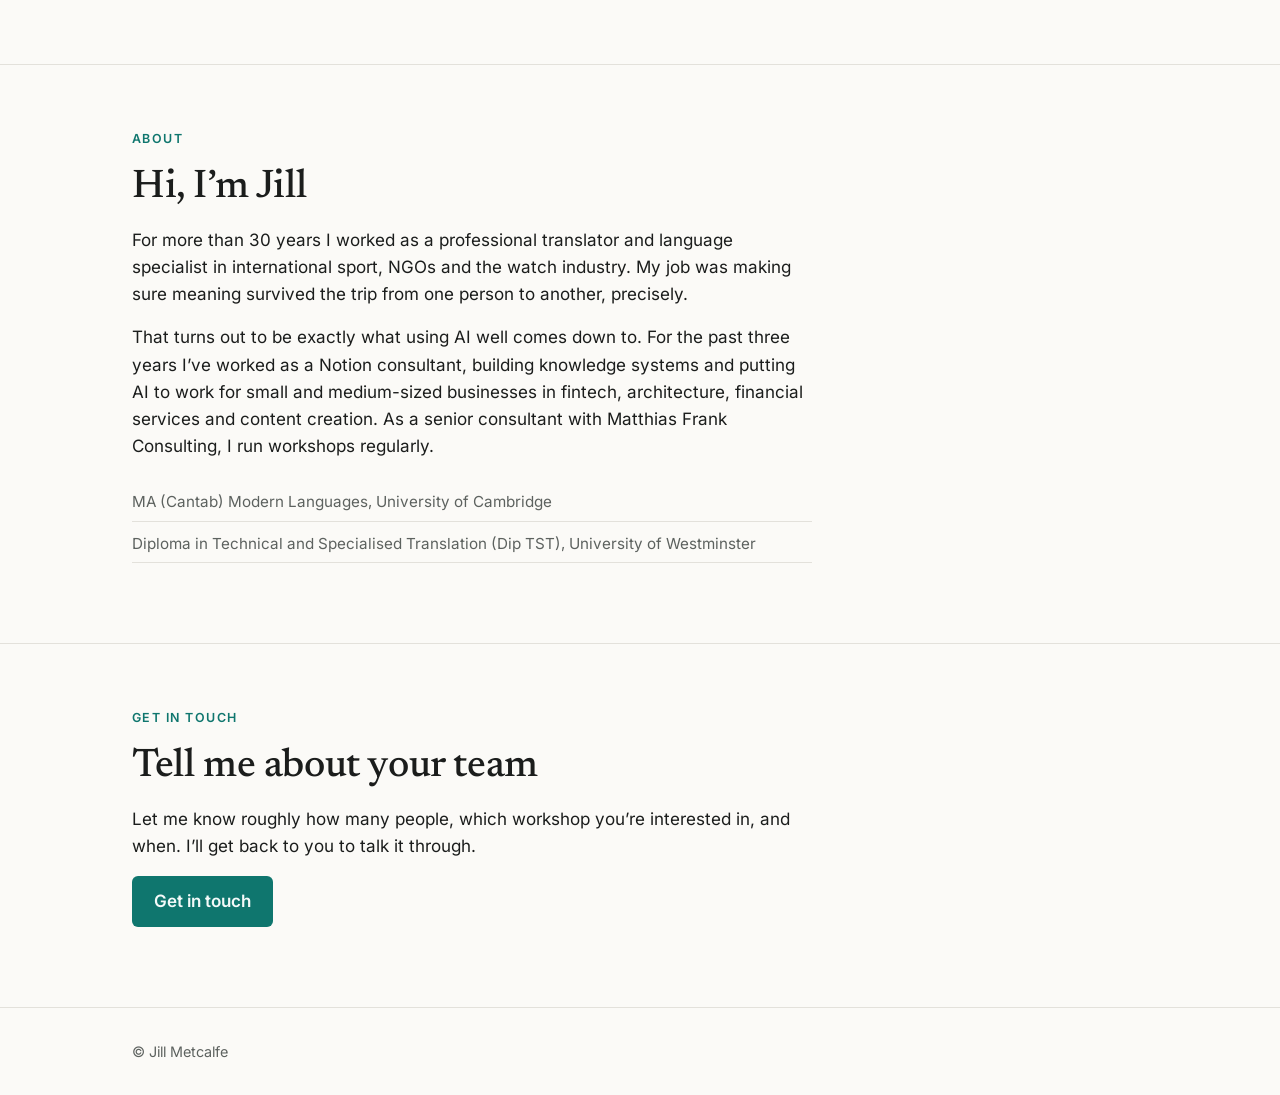
==== commit a710b989: "Move contact form to its own page; remove blog link Co-Authored-By: Claude Opus 5.5 <noreply@anthrop" ====
--- a/index.html
+++ b/index.html
@@ -15,7 +15,7 @@
   <header class="site-header">
     <div class="wrap">
       <a class="wordmark" href="/">Jill Metcalfe</a>
-      <nav><a href="#contact">Get in touch</a></nav>
+      <nav><a href="/contact/">Get in touch</a></nav>
     </div>
   </header>
 
@@ -31,7 +31,7 @@
           <p class="lede">Hands-on workshops that take people from “I’ve tried ChatGPT” to using AI confidently and safely in their real work. Most of the time is spent doing, not listening.</p>
           <!-- /DRAFT -->
           <div class="actions">
-            <a class="button" href="#contact">Talk to me about a workshop</a>
+            <a class="button" href="/contact/">Talk to me about a workshop</a>
             <p class="language-note">All workshops are delivered in English.</p>
           </div>
         </div>
@@ -193,7 +193,7 @@
       </div>
     </section>
 
-    <!-- ===== 6. Contact ===== -->
+    <!-- ===== 6. Get in touch (the form itself is on /contact/) ===== -->
     <section id="contact">
       <div class="wrap">
         <div class="narrow">
@@ -202,9 +202,7 @@
           <h2>Tell me about your team</h2>
           <p>Let me know roughly how many people, which workshop you’re interested in, and when. I’ll get back to you to talk it through.</p>
           <!-- /DRAFT -->
-          <!-- The contact form lives in Jill's Notion; answers land there. Notion's own embed link. -->
-          <iframe class="form-frame" src="https://jillmetcalfe.notion.site/ebd//3f86227653ba8083854ee6869f5384f9" title="Contact form" loading="lazy" allowfullscreen></iframe>
-          <p class="form-fallback">Form not showing? <a href="https://jillmetcalfe.notion.site/ebd//3f86227653ba8083854ee6869f5384f9" target="_blank" rel="noopener">Open it in a new tab</a>.</p>
+          <p><a class="button" href="/contact/">Get in touch</a></p>
         </div>
       </div>
     </section>
@@ -214,7 +212,6 @@
   <footer class="site-footer">
     <div class="wrap">
       <span>© Jill Metcalfe</span>
-      <span>Writing at <a href="https://blog.jillmetcalfe.com/">blog.jillmetcalfe.com</a></span>
     </div>
   </footer>
 
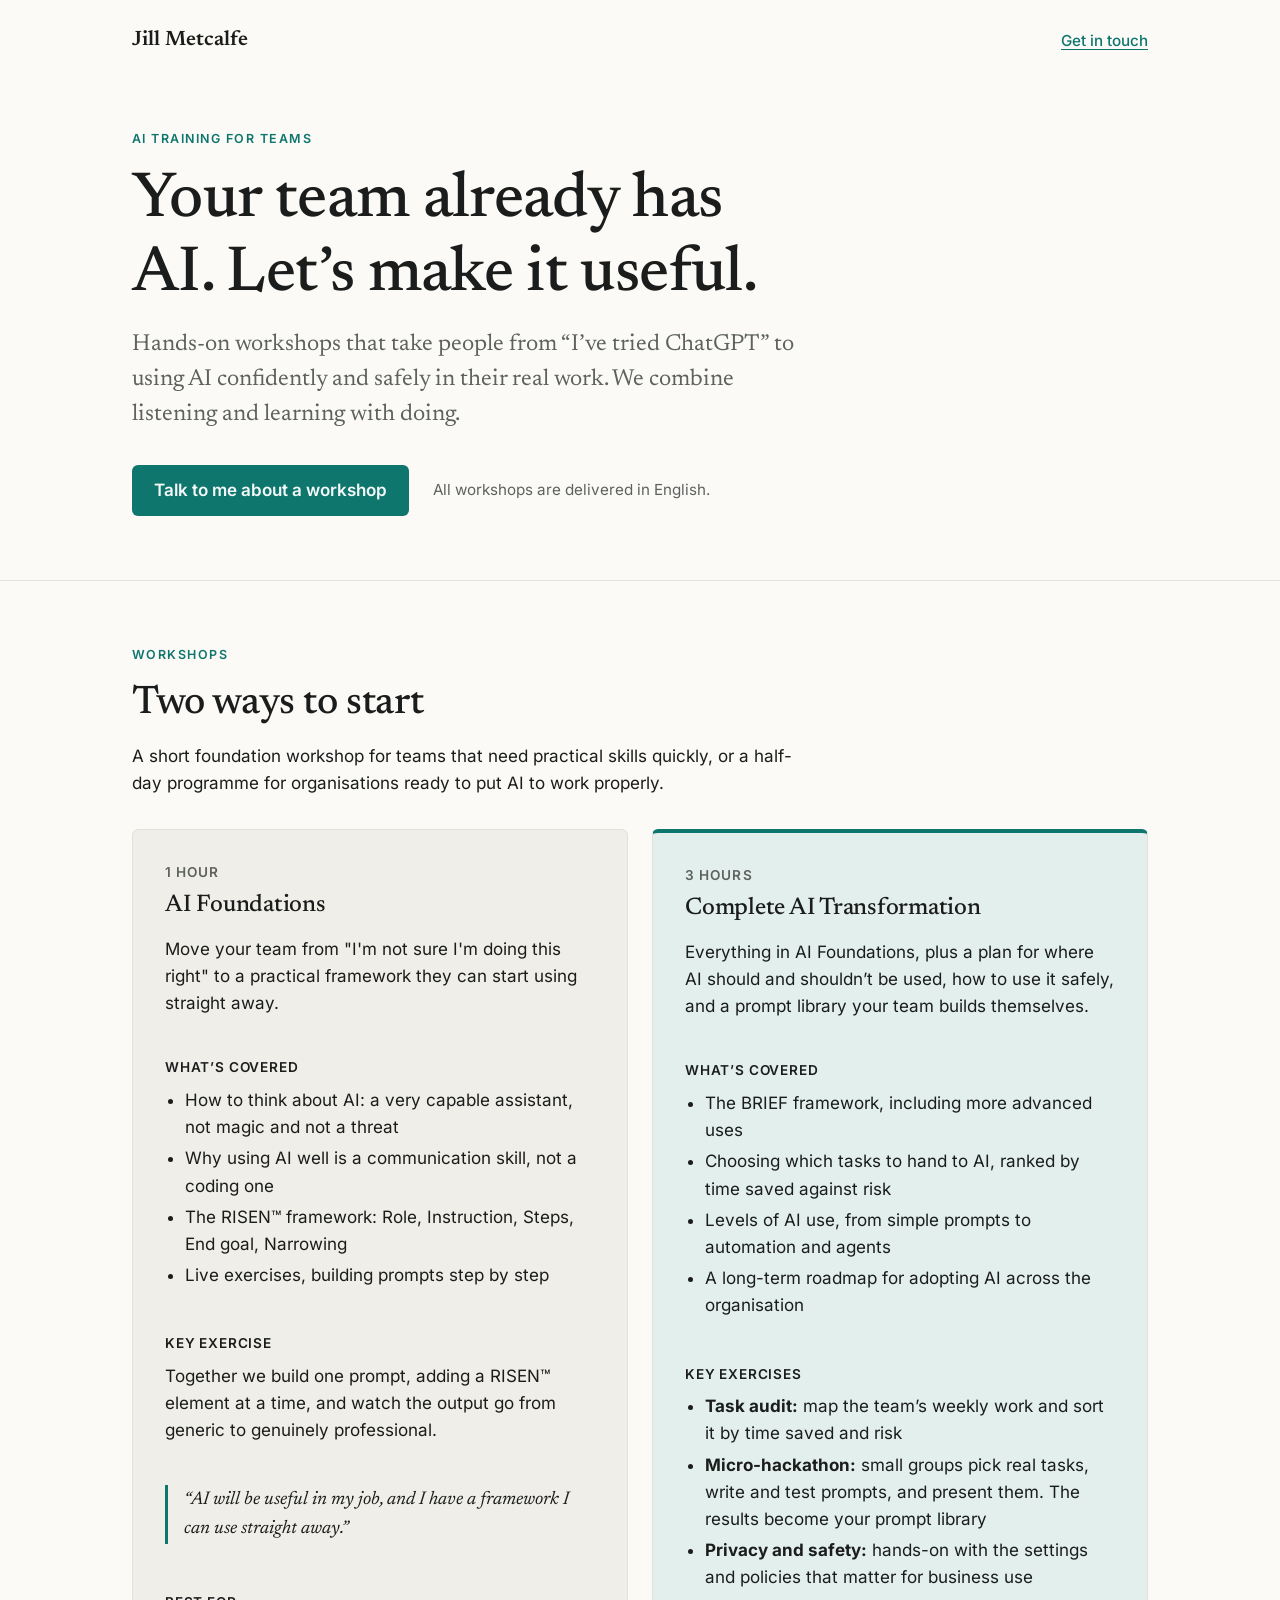
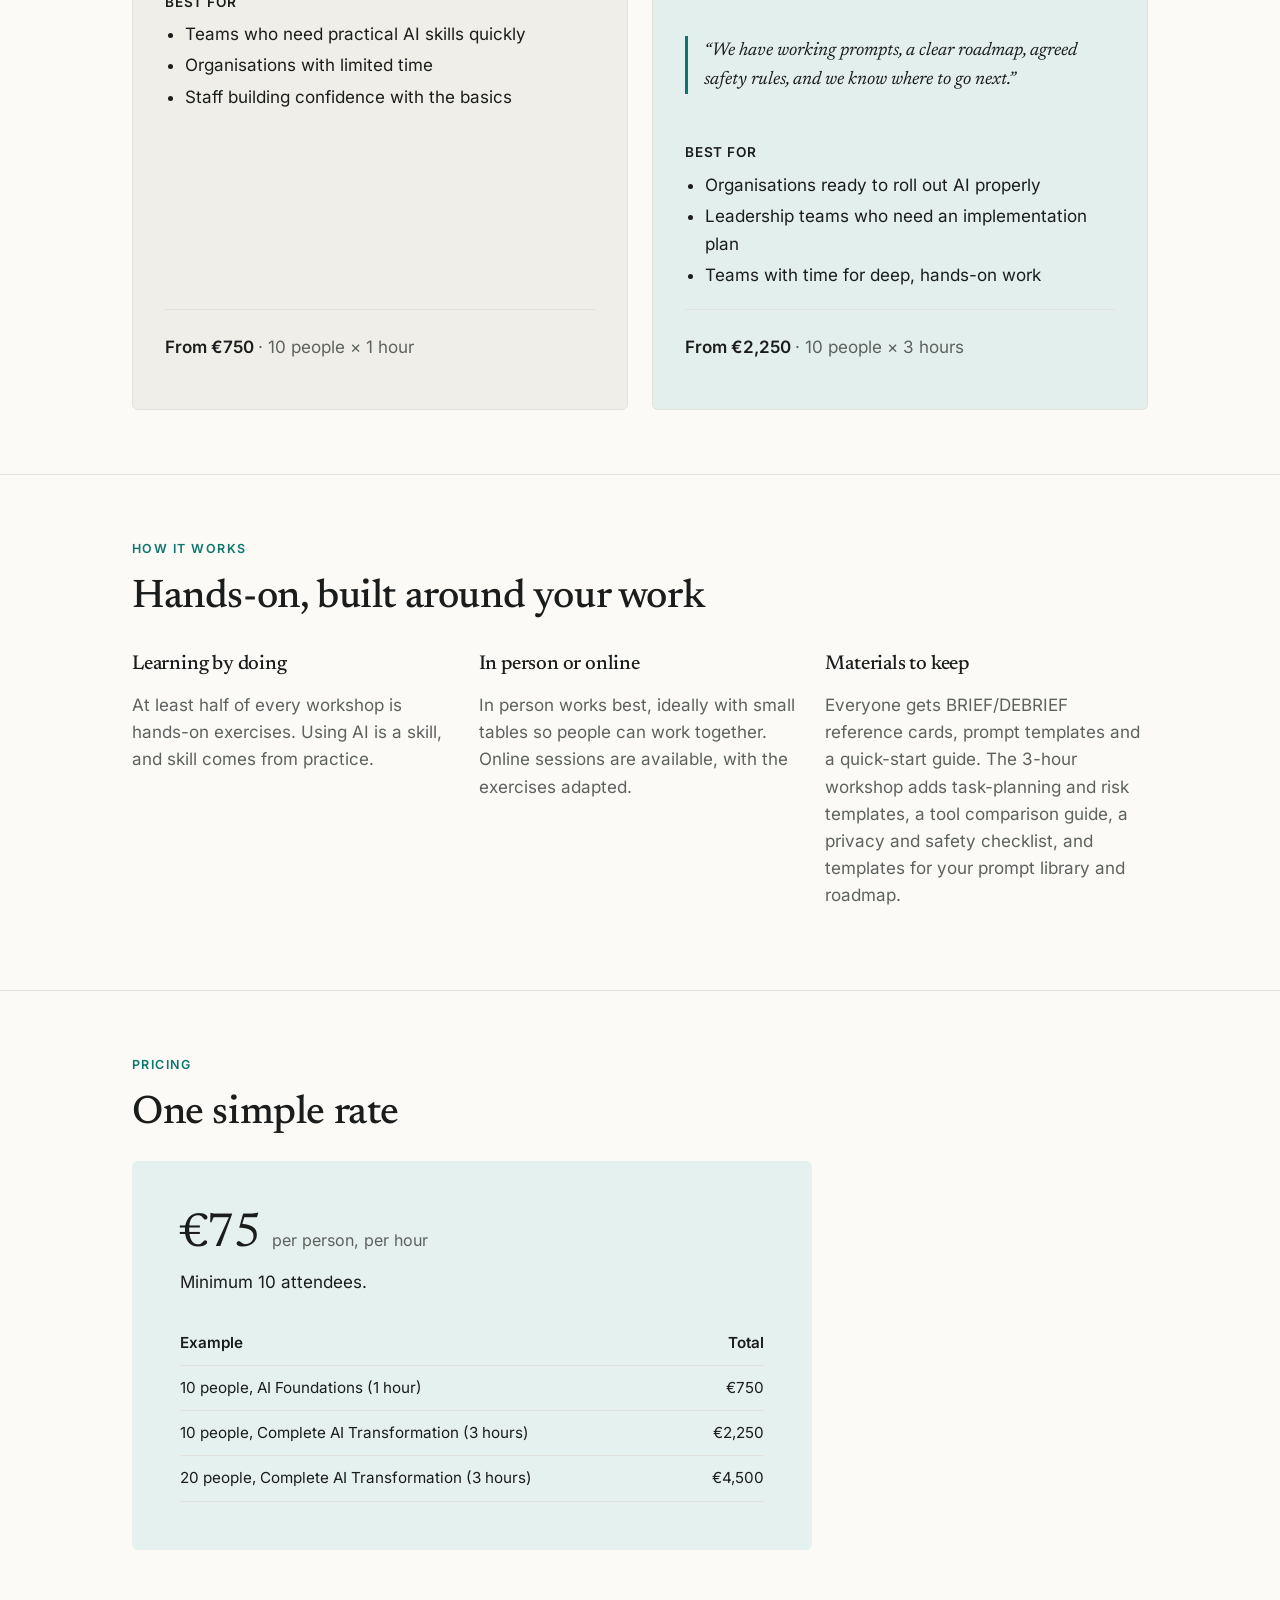
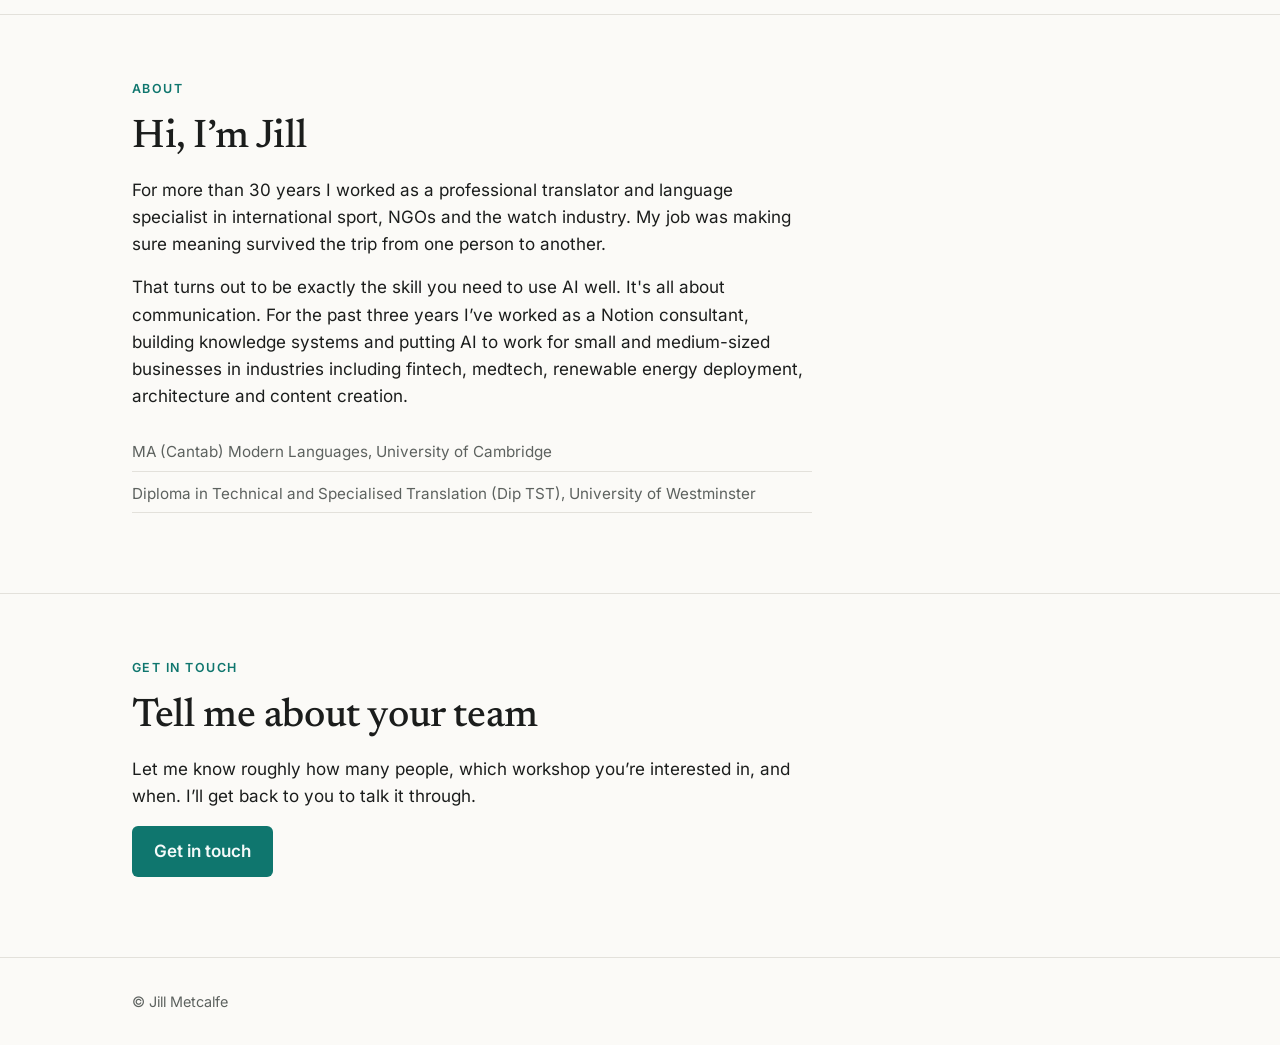
==== commit d7969e54: "Apply Jill's text edits from the editor (10 blocks) Co-Authored-By: Claude Opus 5.5 <noreply@anthrop" ====
--- a/index.html
+++ b/index.html
@@ -4,9 +4,7 @@
   <meta charset="utf-8">
   <meta name="viewport" content="width=device-width, initial-scale=1">
   <title>Jill Metcalfe · AI training for teams</title>
-  <!-- DRAFT: Claude wrote this, Jill to rewrite -->
-  <meta name="description" content="Hands-on AI workshops for teams, in English: a 1-hour foundation or a 3-hour programme that leaves your team with working prompts and a plan.">
-  <!-- /DRAFT -->
+  <meta name="description" content="Hands-on AI workshops for teams, in English: a 1-hour foundation course or 3-hour programme that sets your team up with working prompts and a plan.">
   <link rel="icon" href="/static/favicon.svg" type="image/svg+xml">
   <link rel="preload" href="/static/fonts/newsreader.woff2" as="font" type="font/woff2" crossorigin>
   <link rel="stylesheet" href="/static/style.css">
@@ -28,8 +26,8 @@
           <p class="eyebrow">AI training for teams</p>
           <!-- DRAFT: Claude wrote this, Jill to rewrite -->
           <h1>Your team already has AI. Let’s make it useful.</h1>
-          <p class="lede">Hands-on workshops that take people from “I’ve tried ChatGPT” to using AI confidently and safely in their real work. Most of the time is spent doing, not listening.</p>
-          <!-- /DRAFT -->
+          <!-- /DRAFT -->
+          <p class="lede">Hands-on workshops that take people from “I’ve tried ChatGPT” to using AI confidently and safely in their real work. We combine listening and learning with doing.</p>
           <div class="actions">
             <a class="button" href="/contact/">Talk to me about a workshop</a>
             <p class="language-note">All workshops are delivered in English.</p>
@@ -45,8 +43,8 @@
           <p class="eyebrow">Workshops</p>
           <!-- DRAFT: Claude wrote this, Jill to rewrite -->
           <h2>Two ways to start</h2>
-          <p>A short foundation for teams that need practical skills quickly, or a half-day programme for organisations ready to put AI to work properly.</p>
-          <!-- /DRAFT -->
+          <!-- /DRAFT -->
+          <p>A short foundation workshop for teams that need practical skills quickly, or a half-day programme for organisations ready to put AI to work properly.</p>
         </div>
 
         <div class="cards">
@@ -55,7 +53,9 @@
             <p class="length">1 hour</p>
             <!-- DRAFT: Claude wrote this, Jill to rewrite (RISEN™ is a placeholder for Jill's own framework) -->
             <h3>AI Foundations</h3>
-            <p>Get past what’s stopping your team using AI, and give them a framework they can use the same afternoon.</p>
+            <!-- /DRAFT -->
+            <p>Move your team from "I'm not sure I'm doing this right" to a practical framework they can start using straight away.</p>
+            <!-- DRAFT: Claude wrote this, Jill to rewrite (RISEN™ is a placeholder for Jill's own framework) -->
 
             <h4>What’s covered</h4>
             <ul>
@@ -86,15 +86,17 @@
             <!-- DRAFT: Claude wrote this, Jill to rewrite (RISEN™ is a placeholder for Jill's own framework) -->
             <h3>Complete AI Transformation</h3>
             <p>Everything in AI Foundations, plus a plan for where AI should and shouldn’t be used, how to use it safely, and a prompt library your team builds themselves.</p>
+            <!-- /DRAFT -->
 
             <h4>What’s covered</h4>
             <ul>
-              <li>The RISEN™ framework, including more advanced uses</li>
+              <li>The BRIEF framework, including more advanced uses</li>
               <li>Choosing which tasks to hand to AI, ranked by time saved against risk</li>
-              <li>Safety, privacy and company AI policy</li>
               <li>Levels of AI use, from simple prompts to automation and agents</li>
               <li>A long-term roadmap for adopting AI across the organisation</li>
             </ul>
+
+            <!-- DRAFT: Claude wrote this, Jill to rewrite -->
 
             <h4>Key exercises</h4>
             <ul>
@@ -125,25 +127,27 @@
       <div class="wrap">
         <div class="narrow">
           <p class="eyebrow">How it works</p>
-          <!-- DRAFT: Claude wrote this, Jill to rewrite -->
-          <h2>Mostly hands-on, built around your work</h2>
-          <!-- /DRAFT -->
+          <h2>Hands-on, built around your work</h2>
         </div>
         <div class="facts">
-          <!-- DRAFT: Claude wrote this, Jill to rewrite -->
           <div>
+            <!-- DRAFT: Claude wrote this, Jill to rewrite -->
             <h3>Learning by doing</h3>
-            <p>Between half and two-thirds of every workshop is hands-on exercises. Using AI is a skill, and skills come from practice.</p>
-          </div>
+            <!-- /DRAFT -->
+            <p>At least half of every workshop is hands-on exercises. Using AI is a skill, and skill comes from practice.</p>
+          </div>
+          <!-- DRAFT: Claude wrote this, Jill to rewrite -->
           <div>
             <h3>In person or online</h3>
             <p>In person works best, ideally with small tables so people can work together. Online sessions are available, with the exercises adapted.</p>
           </div>
+          <!-- /DRAFT -->
           <div>
+            <!-- DRAFT: Claude wrote this, Jill to rewrite -->
             <h3>Materials to keep</h3>
-            <p>Everyone gets RISEN™ reference cards, prompt templates and a quick-start guide. The 3-hour workshop adds task-planning and risk templates, a tool comparison guide, a privacy and safety checklist, and templates for your prompt library and roadmap.</p>
-          </div>
-          <!-- /DRAFT -->
+            <!-- /DRAFT -->
+            <p>Everyone gets BRIEF/DEBRIEF reference cards, prompt templates and a quick-start guide. The 3-hour workshop adds task-planning and risk templates, a tool comparison guide, a privacy and safety checklist, and templates for your prompt library and roadmap.</p>
+          </div>
         </div>
       </div>
     </section>
@@ -182,9 +186,9 @@
           <p class="eyebrow">About</p>
           <!-- DRAFT: Claude wrote this, Jill to rewrite -->
           <h2>Hi, I’m Jill</h2>
-          <p>For more than 30 years I worked as a professional translator and language specialist in international sport, NGOs and the watch industry. My job was making sure meaning survived the trip from one person to another, precisely.</p>
-          <p>That turns out to be exactly what using AI well comes down to. For the past three years I’ve worked as a Notion consultant, building knowledge systems and putting AI to work for small and medium-sized businesses in fintech, architecture, financial services and content creation. As a senior consultant with Matthias Frank Consulting, I run workshops regularly.</p>
-          <!-- /DRAFT -->
+          <!-- /DRAFT -->
+          <p>For more than 30 years I worked as a professional translator and language specialist in international sport, NGOs and the watch industry. My job was making sure meaning survived the trip from one person to another.</p>
+          <p>That turns out to be exactly the skill you need to use AI well. It's all about communication. For the past three years I’ve worked as a Notion consultant, building knowledge systems and putting AI to work for small and medium-sized businesses in industries including fintech, medtech, renewable energy deployment, architecture and content creation.</p>
           <ul class="credentials">
             <li>MA (Cantab) Modern Languages, University of Cambridge</li>
             <li>Diploma in Technical and Specialised Translation (Dip TST), University of Westminster</li>
--- a/static/style.css
+++ b/static/style.css
@@ -36,6 +36,8 @@
   --accent: #0f766e;        /* teal */
   --accent-ink: #f4faf9;    /* text on top of the accent */
   --accent-soft: #e5f1ef;
+  --card: #f0eee8;           /* shaded workshop box */
+  --card-featured: #e2efec;  /* the 3-hour box, tinted teal */
 
   /* Type */
   --serif: "Newsreader", Georgia, "Times New Roman", serif;
@@ -63,6 +65,8 @@
     --accent: #4fb3a7;
     --accent-ink: #0d1413;
     --accent-soft: #1b2b29;
+    --card: #1c201f;
+    --card-featured: #182a27;
   }
 }
 
@@ -182,13 +186,13 @@
 
 .cards {
   display: grid;
-  gap: var(--s-3);
+  gap: var(--s-4);
   margin-top: var(--s-4);
 }
-@media (min-width: 860px) { .cards { grid-template-columns: 1fr 1fr; } }
+@media (min-width: 860px) { .cards { grid-template-columns: 1fr 1fr; gap: var(--s-3); } }
 
 .card {
-  background: var(--paper-raised);
+  background: var(--card);
   border: 1px solid var(--rule);
   border-radius: var(--radius);
   padding: var(--s-4) var(--s-3);
@@ -196,7 +200,7 @@
   flex-direction: column;
 }
 @media (min-width: 720px) { .card { padding: var(--s-4); } }
-.card.featured { border-top: 4px solid var(--accent); }
+.card.featured { background: var(--card-featured); border-top: 4px solid var(--accent); }
 
 .card .length {
   font-size: 0.85rem;
